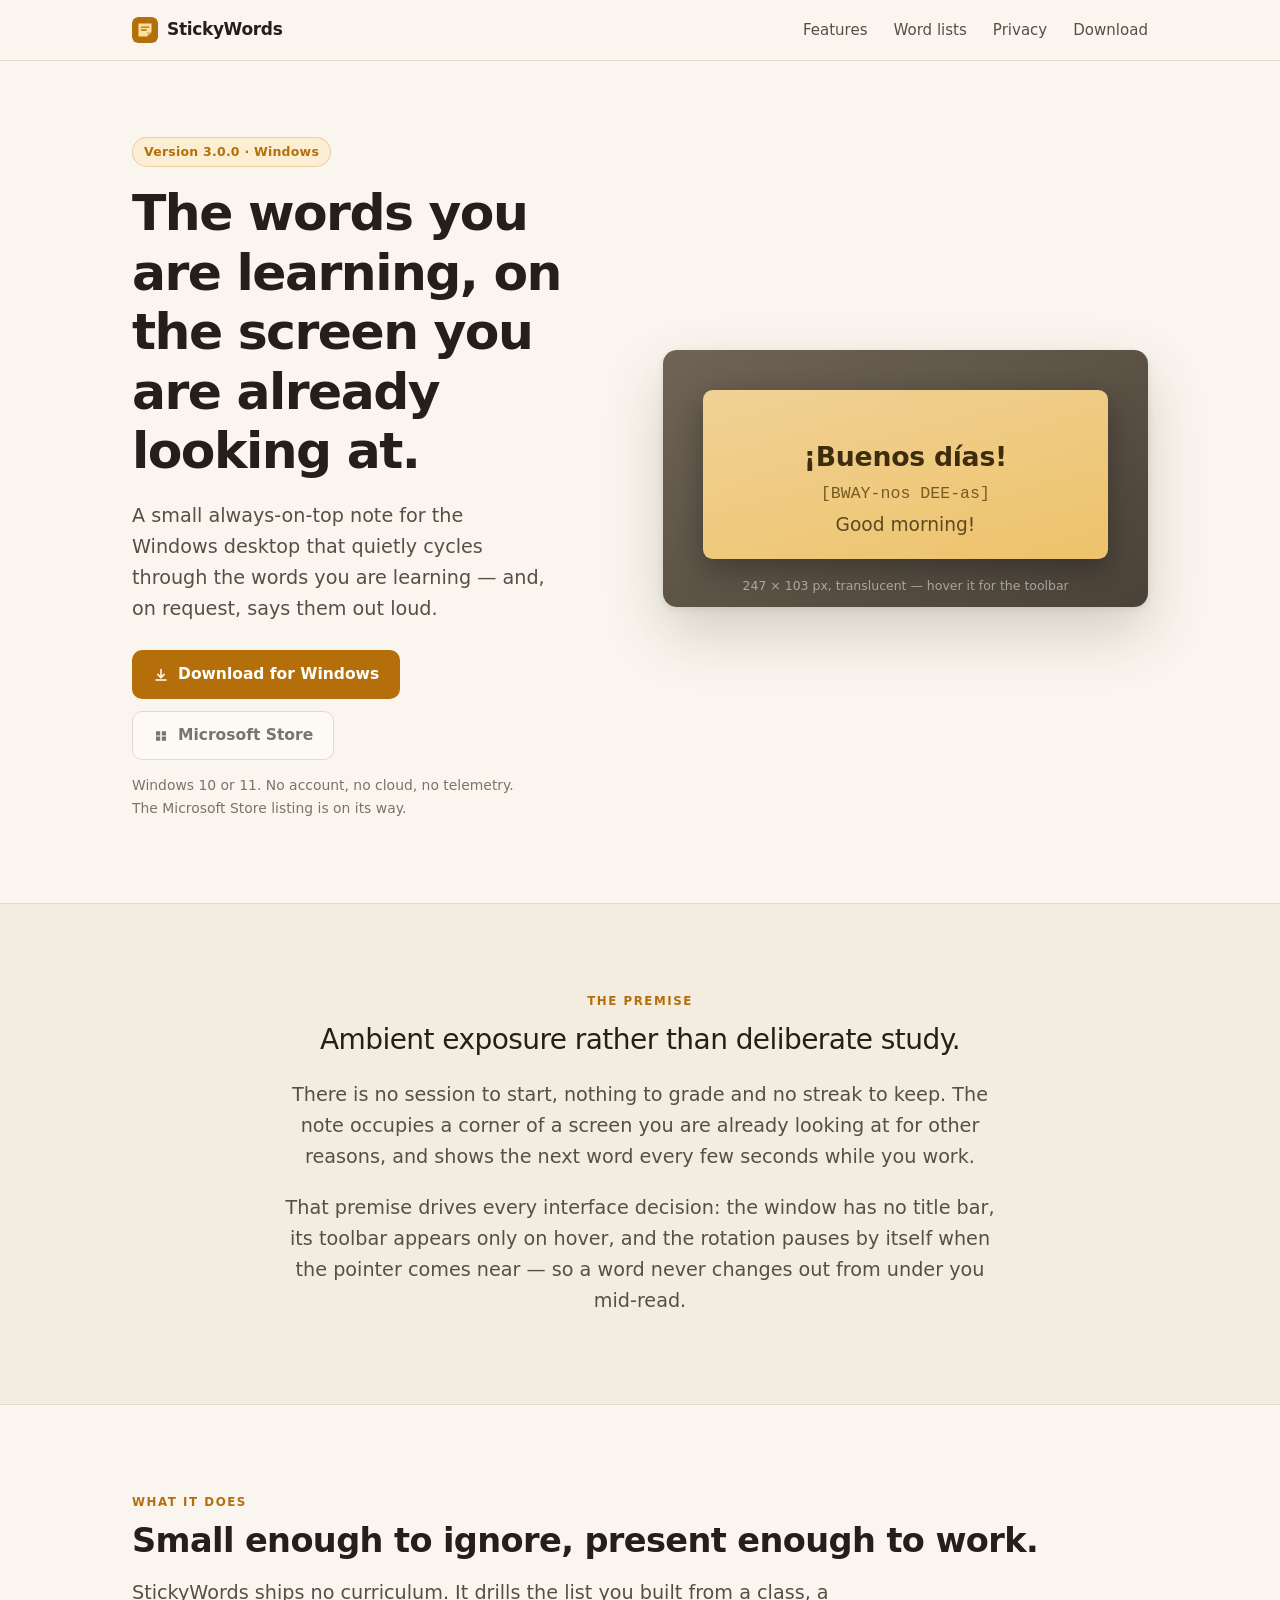
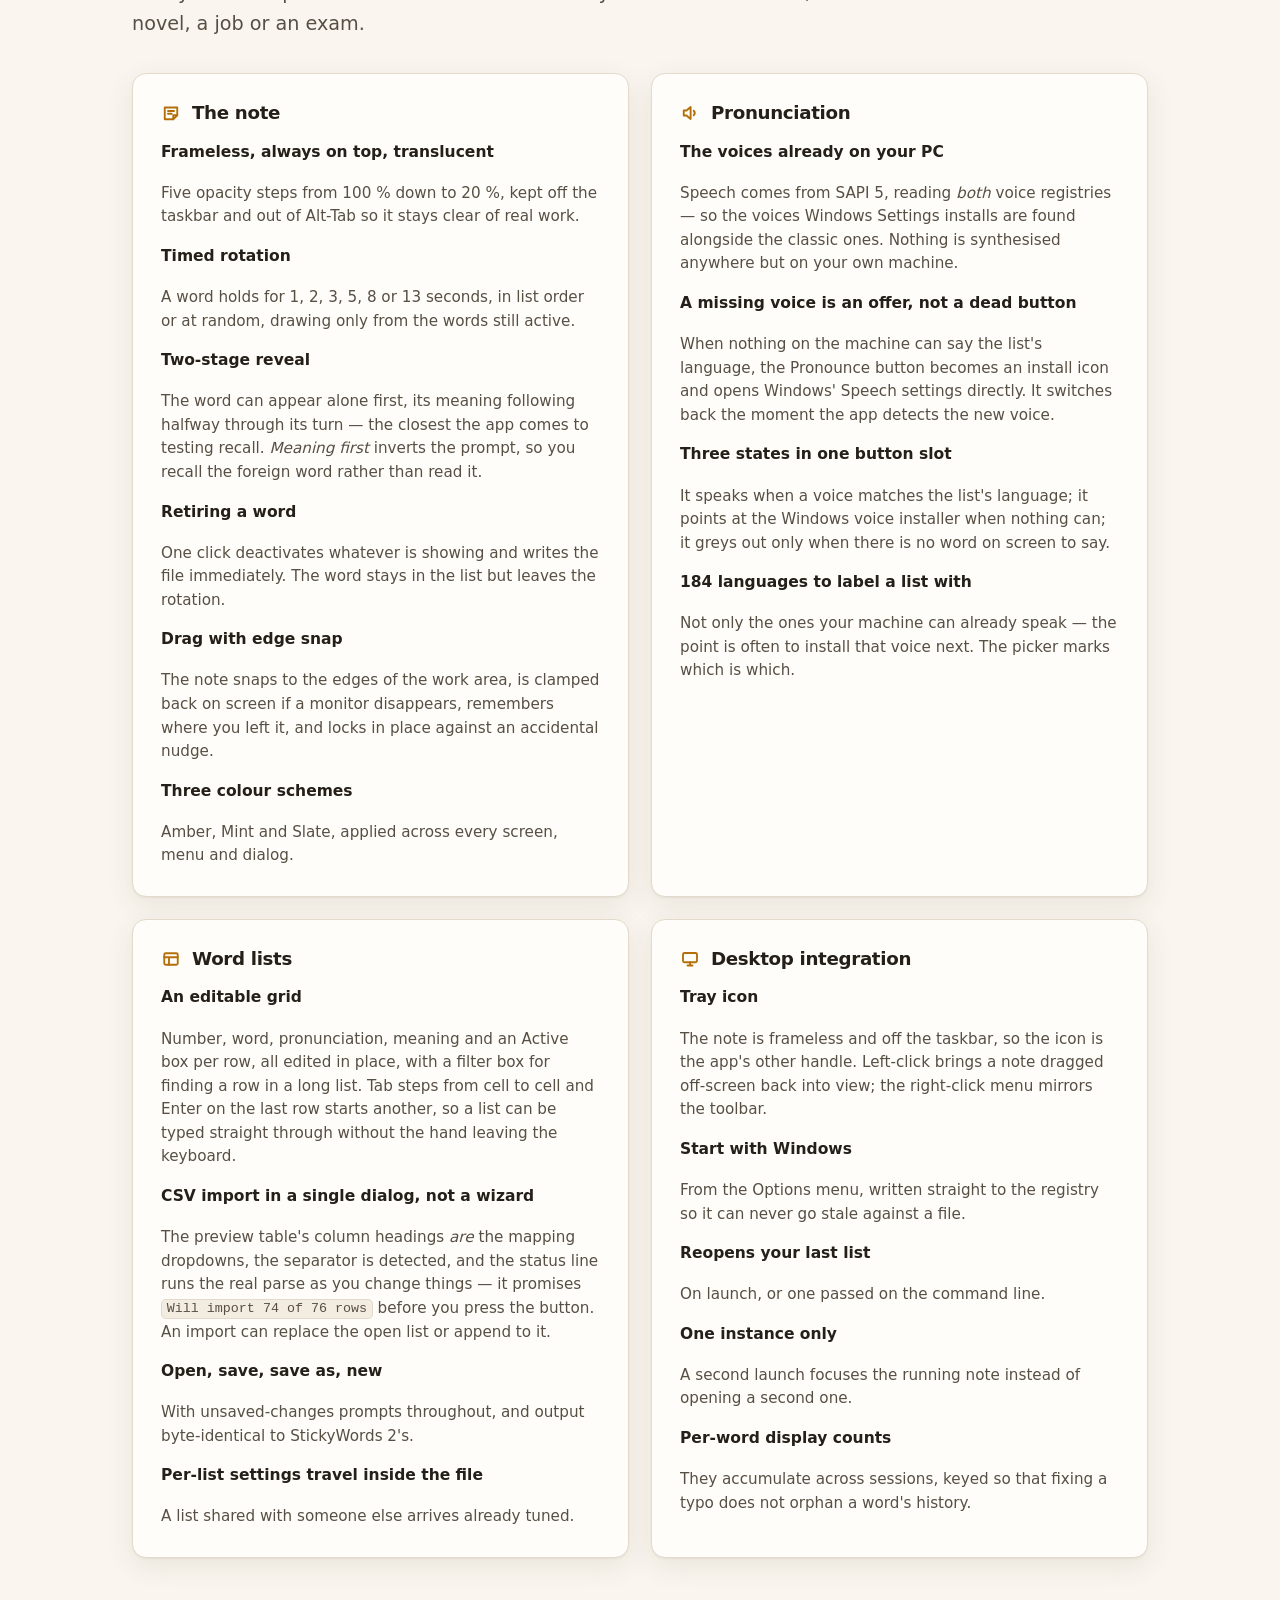
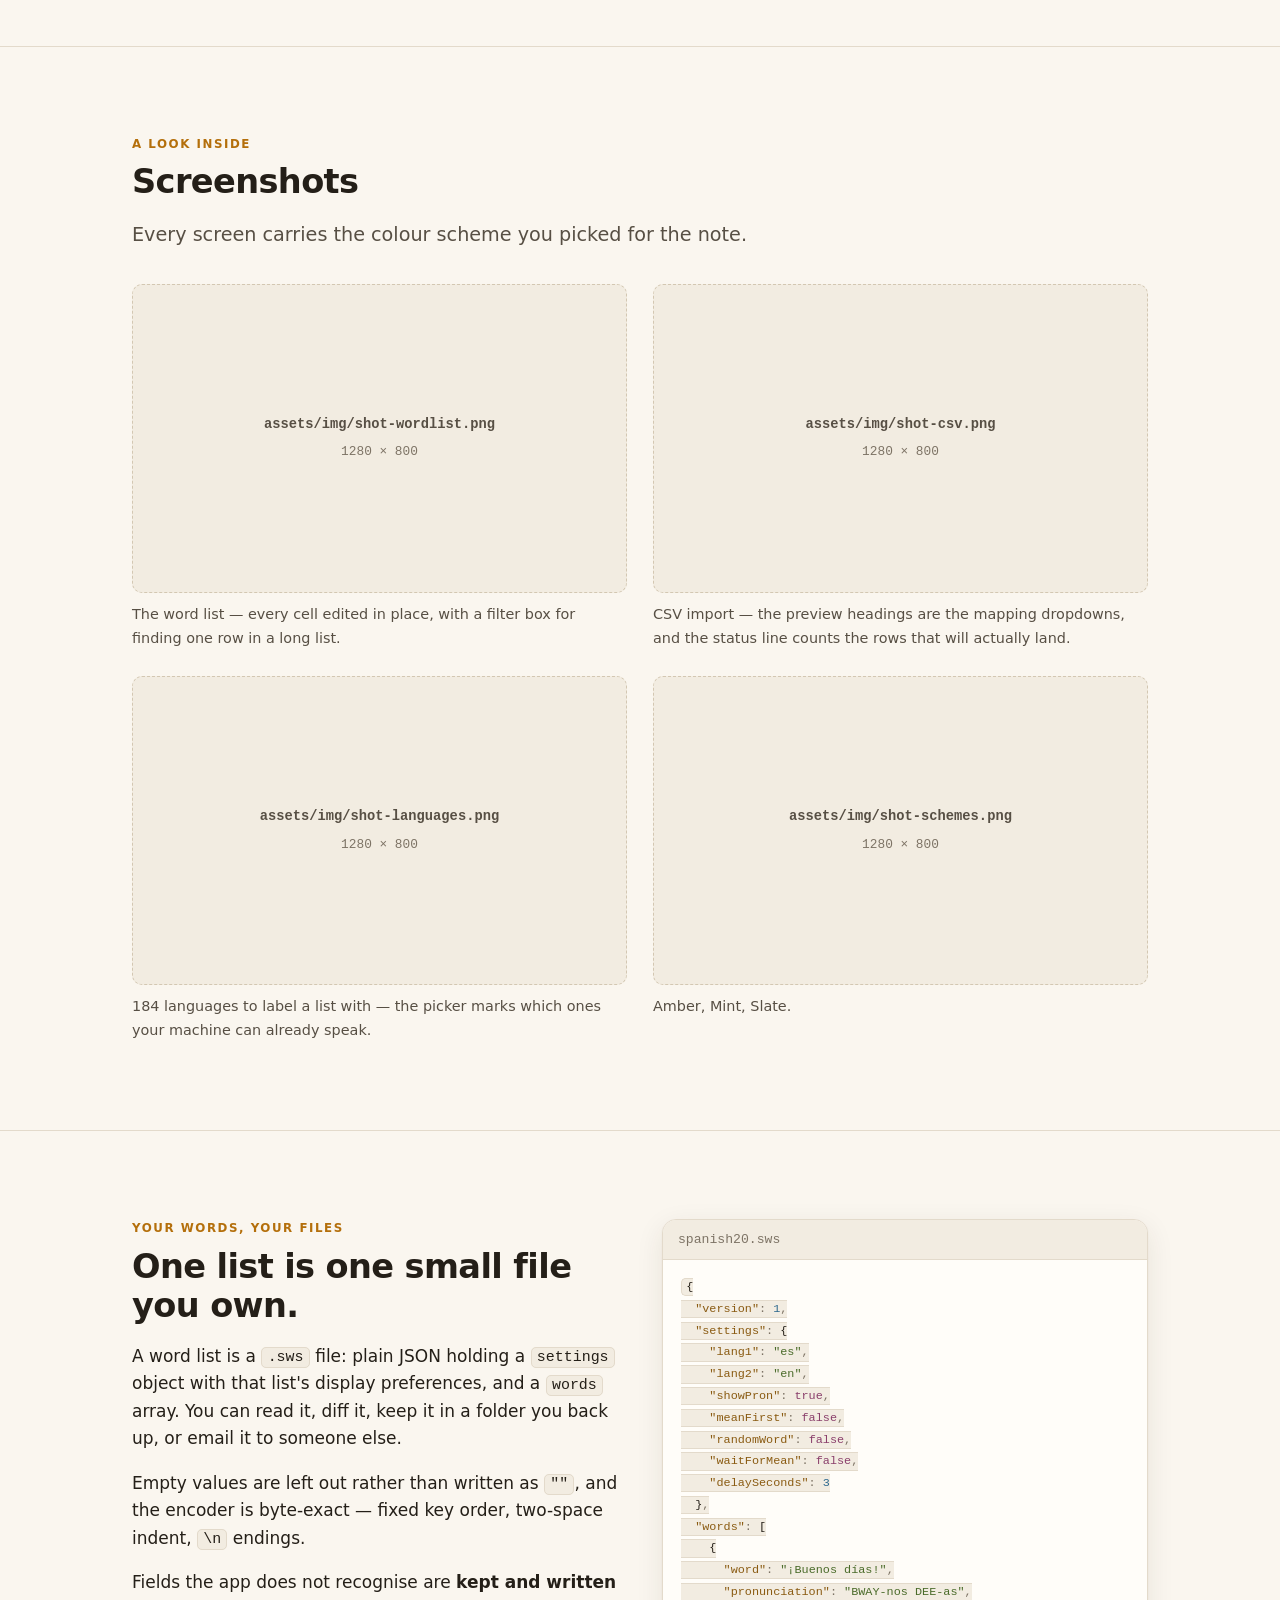
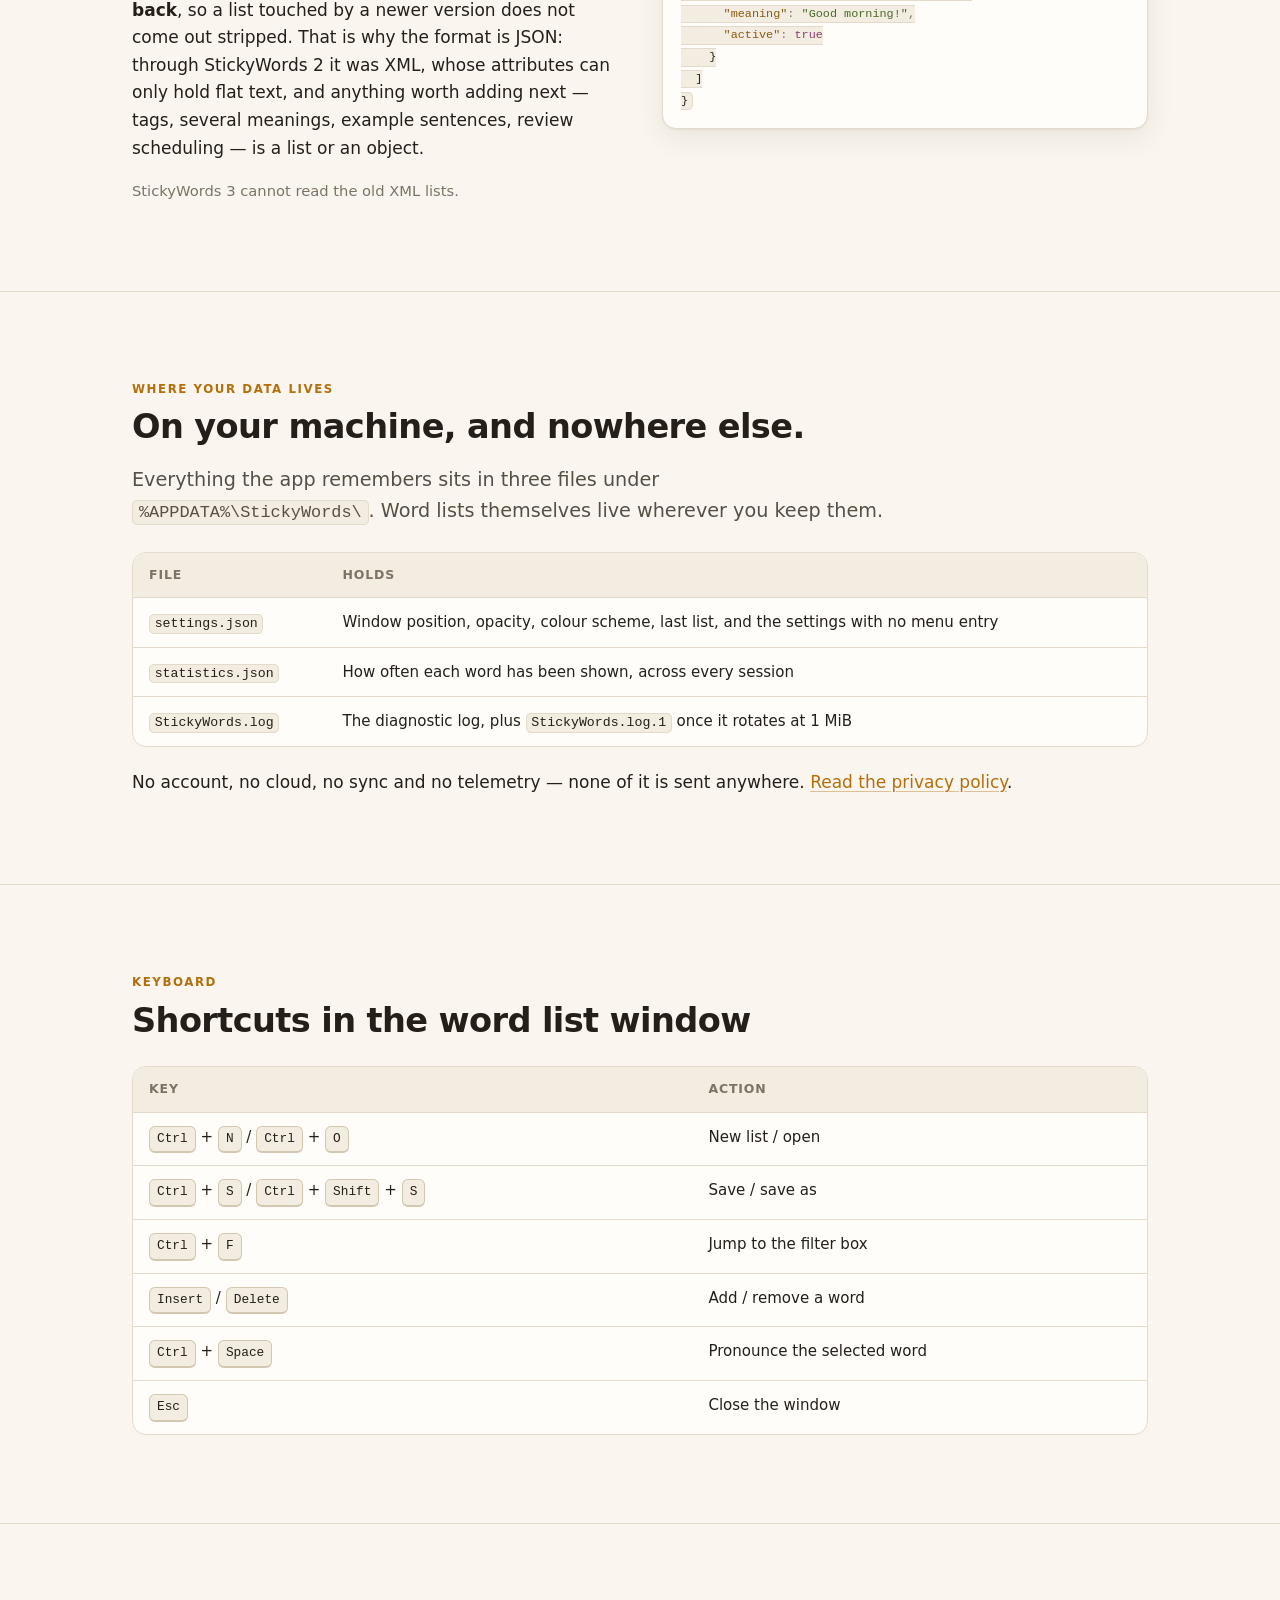
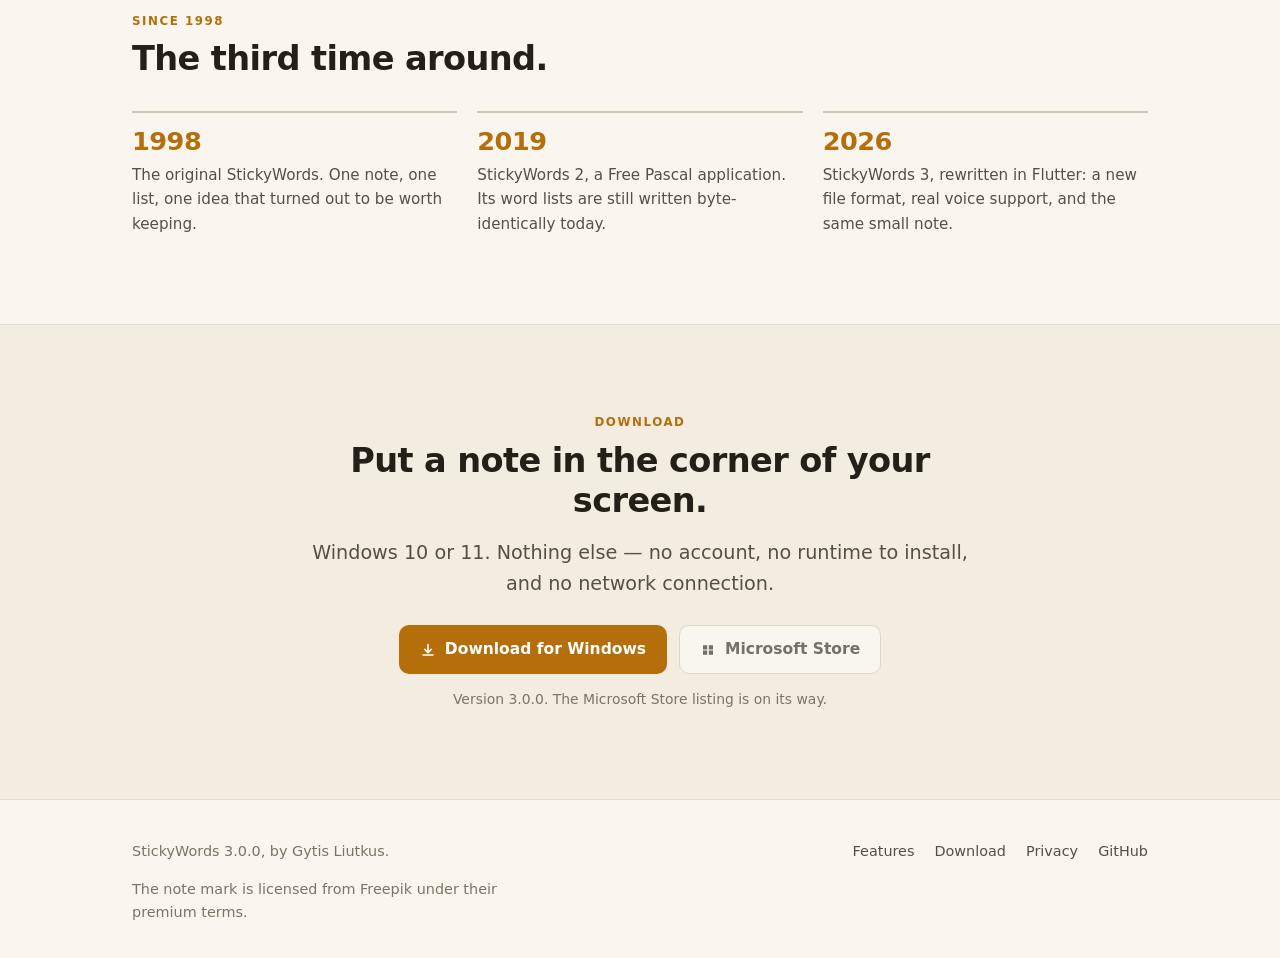
==== index.html @ f476f910 "Add the StickyWords 3 website and privacy policy A static GitHub Pages site for StickyWords 3, built" ====
<!doctype html>
<html lang="en">
<head>
<meta charset="utf-8">
<meta name="viewport" content="width=device-width, initial-scale=1">
<title>StickyWords 3 — a small note that quietly teaches you words</title>
<meta name="description" content="An always-on-top note for the Windows desktop that cycles through the words you are learning and, on request, says them out loud. Your own lists, your own files. No account, no cloud, no telemetry.">
<link rel="icon" href="assets/img/favicon.svg" type="image/svg+xml">
<link rel="stylesheet" href="assets/css/site.css">
<meta name="theme-color" content="#faf6ef" media="(prefers-color-scheme: light)">
<meta name="theme-color" content="#14120e" media="(prefers-color-scheme: dark)">
<meta property="og:type" content="website">
<meta property="og:title" content="StickyWords 3">
<meta property="og:description" content="A small always-on-top note for the Windows desktop that quietly cycles through the words you are learning — and, on request, says them out loud.">
<meta property="og:url" content="https://stickywords.firstpush.dev/">
<!-- TODO: add a 1200x630 social card at assets/img/og.png, then uncomment:
<meta property="og:image" content="https://stickywords.firstpush.dev/assets/img/og.png"> -->
<meta name="twitter:card" content="summary_large_image">
</head>
<body>

<!-- icon sprite -->
<svg xmlns="http://www.w3.org/2000/svg" style="display:none" aria-hidden="true">
  <symbol id="i-pause" viewBox="0 0 16 16" fill="none" stroke="currentColor" stroke-width="1.5" stroke-linecap="round"><path d="M6 3.5v9M10 3.5v9"/></symbol>
  <symbol id="i-prev" viewBox="0 0 16 16" fill="currentColor" stroke="none"><path d="M10.5 3.8v8.4L4.8 8z"/></symbol>
  <symbol id="i-speak" viewBox="0 0 16 16" fill="none" stroke="currentColor" stroke-width="1.5" stroke-linecap="round" stroke-linejoin="round"><path d="M8.5 3.2 5.2 6H3v4h2.2l3.3 2.8z"/><path d="M11 6.2a2.6 2.6 0 0 1 0 3.6"/></symbol>
  <symbol id="i-off" viewBox="0 0 16 16" fill="none" stroke="currentColor" stroke-width="1.5" stroke-linecap="round"><circle cx="8" cy="8" r="4.6"/><path d="M4.7 11.3 11.3 4.7"/></symbol>
  <symbol id="i-list" viewBox="0 0 16 16" fill="none" stroke="currentColor" stroke-width="1.5" stroke-linecap="round"><path d="M3.5 5h9M3.5 8h9M3.5 11h9"/></symbol>
  <symbol id="i-lock" viewBox="0 0 16 16" fill="none" stroke="currentColor" stroke-width="1.5" stroke-linecap="round" stroke-linejoin="round"><rect x="4" y="7.2" width="8" height="5.6" rx="1.2"/><path d="M6 7.2V5.9a2 2 0 0 1 4 0v1.3"/></symbol>
  <symbol id="i-info" viewBox="0 0 16 16" fill="none" stroke="currentColor" stroke-width="1.5" stroke-linecap="round"><circle cx="8" cy="8" r="5.2"/><path d="M8 7.6v3"/><path d="M8 5.3v.2"/></symbol>
  <symbol id="i-close" viewBox="0 0 16 16" fill="none" stroke="currentColor" stroke-width="1.5" stroke-linecap="round"><path d="M4.5 4.5l7 7M11.5 4.5l-7 7"/></symbol>
  <symbol id="i-note" viewBox="0 0 16 16" fill="none" stroke="currentColor" stroke-width="1.5" stroke-linecap="round" stroke-linejoin="round"><path d="M3 3.6h10v6.2L9.8 13H3z"/><path d="M13 9.8H9.8V13"/><path d="M5.6 6.4h4.8M5.6 8.6h3"/></symbol>
  <symbol id="i-grid" viewBox="0 0 16 16" fill="none" stroke="currentColor" stroke-width="1.5" stroke-linecap="round" stroke-linejoin="round"><rect x="2.6" y="3.4" width="10.8" height="9.2" rx="1.2"/><path d="M2.6 6.6h10.8M6.4 6.6v6"/></symbol>
  <symbol id="i-desktop" viewBox="0 0 16 16" fill="none" stroke="currentColor" stroke-width="1.5" stroke-linecap="round" stroke-linejoin="round"><rect x="2.4" y="3.2" width="11.2" height="7.4" rx="1.2"/><path d="M6 13.2h4M8 10.6v2.6"/></symbol>
  <symbol id="i-store" viewBox="0 0 16 16" fill="currentColor" stroke="none"><path d="M3 3.2h4.2v4.2H3zM8.8 3.2H13v4.2H8.8zM3 8.6h4.2v4.2H3zM8.8 8.6H13v4.2H8.8z"/></symbol>
  <symbol id="i-download" viewBox="0 0 16 16" fill="none" stroke="currentColor" stroke-width="1.5" stroke-linecap="round" stroke-linejoin="round"><path d="M8 2.6v7.6M4.8 7.4 8 10.6l3.2-3.2M3 13h10"/></symbol>
  <symbol id="i-arrow-left" viewBox="0 0 16 16" fill="none" stroke="currentColor" stroke-width="1.5" stroke-linecap="round" stroke-linejoin="round"><path d="M9.5 3.5 5 8l4.5 4.5"/></symbol>
</svg>

<header class="site-head">
  <div class="wrap">
    <a class="brand" href="./">
      <!-- PLACEHOLDER MARK — replace assets/img/favicon.svg with the licensed note mark -->
      <img class="mark" src="assets/img/favicon.svg" alt="" width="26" height="26">
      StickyWords
    </a>
    <nav class="site-nav">
      <a class="opt-sm" href="#features">Features</a>
      <a class="opt" href="#lists">Word lists</a>
      <a class="opt" href="privacy/">Privacy</a>
      <a href="#download">Download</a>
    </nav>
  </div>
</header>

<main>

  <!-- ============ hero ============ -->
  <section class="hero">
    <div class="wrap">
      <div>
        <p class="version-pill">Version 3.0.0 · Windows</p>
        <h1>The words you are learning, on the screen you are already looking at.</h1>
        <p class="lede">A small always-on-top note for the Windows desktop that quietly
          cycles through the words you are learning — and, on request, says them out loud.</p>
        <div class="btn-row">
          <a class="btn btn-primary" href="https://github.com/64715/stickywords-web/releases/latest">
            <svg width="16" height="16" aria-hidden="true"><use href="#i-download"/></svg>
            Download for Windows
          </a>
          <!-- TODO: paste the Microsoft Store listing URL into href, then delete
               aria-disabled and the is-pending class to switch the button on. -->
          <a class="btn btn-secondary is-pending" href="#" aria-disabled="true">
            <svg width="16" height="16" aria-hidden="true"><use href="#i-store"/></svg>
            Microsoft Store
          </a>
        </div>
        <p class="btn-note">Windows 10 or 11. No account, no cloud, no telemetry.<br>
          The Microsoft&nbsp;Store listing is on its way.</p>
      </div>

      <!-- the note, cycling -->
      <div class="desk">
        <div class="note-stage" data-note-demo data-swapping="0">
          <div class="note">
            <div class="note-bar" aria-hidden="true">
              <svg viewBox="0 0 16 16"><use href="#i-pause"/></svg>
              <svg viewBox="0 0 16 16"><use href="#i-prev"/></svg>
              <svg viewBox="0 0 16 16"><use href="#i-speak"/></svg>
              <svg viewBox="0 0 16 16"><use href="#i-off"/></svg>
              <svg viewBox="0 0 16 16"><use href="#i-list"/></svg>
              <svg viewBox="0 0 16 16"><use href="#i-lock"/></svg>
              <svg viewBox="0 0 16 16"><use href="#i-info"/></svg>
              <svg viewBox="0 0 16 16"><use href="#i-close"/></svg>
            </div>
            <div class="note-body">
              <div class="w-word">¡Buenos días!</div>
              <div class="w-pron">[BWAY-nos DEE-as]</div>
              <div class="w-mean">Good morning!</div>
            </div>
          </div>
        </div>
        <p class="desk-caption">247 × 103 px, translucent — hover it for the toolbar</p>
      </div>
    </div>
  </section>

  <!-- ============ premise ============ -->
  <section class="premise">
    <div class="wrap">
      <p class="eyebrow">The premise</p>
      <p class="big">Ambient exposure rather than deliberate study.</p>
      <p class="lede center">There is no session to start, nothing to grade and no streak to keep.
        The note occupies a corner of a screen you are already looking at for other reasons,
        and shows the next word every few seconds while you work.</p>
      <p class="lede center" style="margin-top:1em">That premise drives every interface decision: the window has no title bar,
        its toolbar appears only on hover, and the rotation pauses by itself when the pointer
        comes near — so a word never changes out from under you mid-read.</p>
    </div>
  </section>

  <!-- ============ features ============ -->
  <section id="features">
    <div class="wrap">
      <p class="eyebrow">What it does</p>
      <h2>Small enough to ignore, present enough to work.</h2>
      <p class="lede">StickyWords ships no curriculum. It drills the list you built from a class,
        a novel, a job or an exam.</p>

      <div class="cards">

        <div class="card">
          <div class="card-head">
            <svg aria-hidden="true"><use href="#i-note"/></svg>
            <h3>The note</h3>
          </div>
          <dl>
            <dt>Frameless, always on top, translucent</dt>
            <dd>Five opacity steps from 100 % down to 20 %, kept off the taskbar and out of
              Alt-Tab so it stays clear of real work.</dd>

            <dt>Timed rotation</dt>
            <dd>A word holds for 1, 2, 3, 5, 8 or 13 seconds, in list order or at random,
              drawing only from the words still active.</dd>

            <dt>Two-stage reveal</dt>
            <dd>The word can appear alone first, its meaning following halfway through its
              turn — the closest the app comes to testing recall. <em>Meaning first</em>
              inverts the prompt, so you recall the foreign word rather than read it.</dd>

            <dt>Retiring a word</dt>
            <dd>One click deactivates whatever is showing and writes the file immediately.
              The word stays in the list but leaves the rotation.</dd>

            <dt>Drag with edge snap</dt>
            <dd>The note snaps to the edges of the work area, is clamped back on screen if a
              monitor disappears, remembers where you left it, and locks in place against an
              accidental nudge.</dd>

            <dt>Three colour schemes</dt>
            <dd>Amber, Mint and Slate, applied across every screen, menu and dialog.</dd>
          </dl>
        </div>

        <div class="card">
          <div class="card-head">
            <svg aria-hidden="true"><use href="#i-speak"/></svg>
            <h3>Pronunciation</h3>
          </div>
          <dl>
            <dt>The voices already on your PC</dt>
            <dd>Speech comes from SAPI 5, reading <em>both</em> voice registries — so the voices
              Windows Settings installs are found alongside the classic ones. Nothing is
              synthesised anywhere but on your own machine.</dd>

            <dt>A missing voice is an offer, not a dead button</dt>
            <dd>When nothing on the machine can say the list's language, the Pronounce button
              becomes an install icon and opens Windows' Speech settings directly. It switches
              back the moment the app detects the new voice.</dd>

            <dt>Three states in one button slot</dt>
            <dd>It speaks when a voice matches the list's language; it points at the Windows
              voice installer when nothing can; it greys out only when there is no word on
              screen to say.</dd>

            <dt>184 languages to label a list with</dt>
            <dd>Not only the ones your machine can already speak — the point is often to
              install that voice next. The picker marks which is which.</dd>
          </dl>
        </div>

        <div class="card">
          <div class="card-head">
            <svg aria-hidden="true"><use href="#i-grid"/></svg>
            <h3>Word lists</h3>
          </div>
          <dl>
            <dt>An editable grid</dt>
            <dd>Number, word, pronunciation, meaning and an Active box per row, all edited in
              place, with a filter box for finding a row in a long list. Tab steps from cell to
              cell and Enter on the last row starts another, so a list can be typed straight
              through without the hand leaving the keyboard.</dd>

            <dt>CSV import in a single dialog, not a wizard</dt>
            <dd>The preview table's column headings <em>are</em> the mapping dropdowns, the
              separator is detected, and the status line runs the real parse as you change
              things — it promises <code>Will import 74 of 76 rows</code> before you press the
              button. An import can replace the open list or append to it.</dd>

            <dt>Open, save, save as, new</dt>
            <dd>With unsaved-changes prompts throughout, and output byte-identical to
              StickyWords 2's.</dd>

            <dt>Per-list settings travel inside the file</dt>
            <dd>A list shared with someone else arrives already tuned.</dd>
          </dl>
        </div>

        <div class="card">
          <div class="card-head">
            <svg aria-hidden="true"><use href="#i-desktop"/></svg>
            <h3>Desktop integration</h3>
          </div>
          <dl>
            <dt>Tray icon</dt>
            <dd>The note is frameless and off the taskbar, so the icon is the app's other
              handle. Left-click brings a note dragged off-screen back into view; the
              right-click menu mirrors the toolbar.</dd>

            <dt>Start with Windows</dt>
            <dd>From the Options menu, written straight to the registry so it can never go
              stale against a file.</dd>

            <dt>Reopens your last list</dt>
            <dd>On launch, or one passed on the command line.</dd>

            <dt>One instance only</dt>
            <dd>A second launch focuses the running note instead of opening a second one.</dd>

            <dt>Per-word display counts</dt>
            <dd>They accumulate across sessions, keyed so that fixing a typo does not orphan a
              word's history.</dd>
          </dl>
        </div>

      </div>
    </div>
  </section>

  <!-- ============ screenshots ============ -->
  <section id="shots">
    <div class="wrap">
      <p class="eyebrow">A look inside</p>
      <h2>Screenshots</h2>
      <p class="lede">Every screen carries the colour scheme you picked for the note.</p>

      <div class="shots">

        <figure class="shot" style="--ar: 16 / 10">
          <!-- Replace the div below with:
               <img src="assets/img/shot-wordlist.png" alt="The StickyWords word list window, a grid of words being edited in place" width="1280" height="800"> -->
          <div class="shot-ph"><strong>assets/img/shot-wordlist.png</strong>1280 × 800</div>
          <figcaption>The word list — every cell edited in place, with a filter box for
            finding one row in a long list.</figcaption>
        </figure>

        <figure class="shot" style="--ar: 16 / 10">
          <!-- Replace the div below with:
               <img src="assets/img/shot-csv.png" alt="The CSV import dialog, its preview table headings doubling as mapping dropdowns" width="1280" height="800"> -->
          <div class="shot-ph"><strong>assets/img/shot-csv.png</strong>1280 × 800</div>
          <figcaption>CSV import — the preview headings are the mapping dropdowns, and the
            status line counts the rows that will actually land.</figcaption>
        </figure>

        <figure class="shot" style="--ar: 16 / 10">
          <!-- Replace the div below with:
               <img src="assets/img/shot-languages.png" alt="The language picker showing which of the 184 languages have a voice installed" width="1280" height="800"> -->
          <div class="shot-ph"><strong>assets/img/shot-languages.png</strong>1280 × 800</div>
          <figcaption>184 languages to label a list with — the picker marks which ones your
            machine can already speak.</figcaption>
        </figure>

        <figure class="shot" style="--ar: 16 / 10">
          <!-- Replace the div below with:
               <img src="assets/img/shot-schemes.png" alt="The note in the Amber, Mint and Slate colour schemes side by side" width="1280" height="800"> -->
          <div class="shot-ph"><strong>assets/img/shot-schemes.png</strong>1280 × 800</div>
          <figcaption>Amber, Mint, Slate.</figcaption>
        </figure>

      </div>
    </div>
  </section>

  <!-- ============ word lists / format ============ -->
  <section id="lists">
    <div class="wrap split">
      <div>
        <p class="eyebrow">Your words, your files</p>
        <h2>One list is one small file you own.</h2>
        <p>A word list is a <code>.sws</code> file: plain JSON holding a <code>settings</code>
          object with that list's display preferences, and a <code>words</code> array. You can
          read it, diff it, keep it in a folder you back up, or email it to someone else.</p>
        <p>Empty values are left out rather than written as <code>""</code>, and the encoder is
          byte-exact — fixed key order, two-space indent, <code>\n</code> endings.</p>
        <p>Fields the app does not recognise are <strong>kept and written back</strong>, so a
          list touched by a newer version does not come out stripped. That is why the format is
          JSON: through StickyWords 2 it was XML, whose attributes can only hold flat text, and
          anything worth adding next — tags, several meanings, example sentences, review
          scheduling — is a list or an object.</p>
        <p class="muted" style="font-size:.92rem">StickyWords 3 cannot read the old XML lists.</p>
      </div>

      <div class="codebox">
        <div class="codebar">spanish20.sws</div>
<pre><code>{
  <span class="tk-k">"version"</span><span class="tk-p">:</span> <span class="tk-n">1</span><span class="tk-p">,</span>
  <span class="tk-k">"settings"</span><span class="tk-p">:</span> {
    <span class="tk-k">"lang1"</span><span class="tk-p">:</span> <span class="tk-s">"es"</span><span class="tk-p">,</span>
    <span class="tk-k">"lang2"</span><span class="tk-p">:</span> <span class="tk-s">"en"</span><span class="tk-p">,</span>
    <span class="tk-k">"showPron"</span><span class="tk-p">:</span> <span class="tk-l">true</span><span class="tk-p">,</span>
    <span class="tk-k">"meanFirst"</span><span class="tk-p">:</span> <span class="tk-l">false</span><span class="tk-p">,</span>
    <span class="tk-k">"randomWord"</span><span class="tk-p">:</span> <span class="tk-l">false</span><span class="tk-p">,</span>
    <span class="tk-k">"waitForMean"</span><span class="tk-p">:</span> <span class="tk-l">false</span><span class="tk-p">,</span>
    <span class="tk-k">"delaySeconds"</span><span class="tk-p">:</span> <span class="tk-n">3</span>
  }<span class="tk-p">,</span>
  <span class="tk-k">"words"</span><span class="tk-p">:</span> [
    {
      <span class="tk-k">"word"</span><span class="tk-p">:</span> <span class="tk-s">"¡Buenos días!"</span><span class="tk-p">,</span>
      <span class="tk-k">"pronunciation"</span><span class="tk-p">:</span> <span class="tk-s">"BWAY-nos DEE-as"</span><span class="tk-p">,</span>
      <span class="tk-k">"meaning"</span><span class="tk-p">:</span> <span class="tk-s">"Good morning!"</span><span class="tk-p">,</span>
      <span class="tk-k">"active"</span><span class="tk-p">:</span> <span class="tk-l">true</span>
    }
  ]
}</code></pre>
      </div>
    </div>
  </section>

  <!-- ============ where data lives ============ -->
  <section id="data">
    <div class="wrap">
      <p class="eyebrow">Where your data lives</p>
      <h2>On your machine, and nowhere else.</h2>
      <p class="lede">Everything the app remembers sits in three files under
        <code>%APPDATA%\StickyWords\</code>. Word lists themselves live wherever you keep them.</p>

      <div class="scroll">
        <table>
          <thead><tr><th>File</th><th>Holds</th></tr></thead>
          <tbody>
            <tr><td><code>settings.json</code></td><td>Window position, opacity, colour scheme, last list, and the settings with no menu entry</td></tr>
            <tr><td><code>statistics.json</code></td><td>How often each word has been shown, across every session</td></tr>
            <tr><td><code>StickyWords.log</code></td><td>The diagnostic log, plus <code>StickyWords.log.1</code> once it rotates at 1 MiB</td></tr>
          </tbody>
        </table>
      </div>

      <p style="margin-top:22px">No account, no cloud, no sync and no telemetry — none of it is
        sent anywhere. <a href="privacy/">Read the privacy policy</a>.</p>
    </div>
  </section>

  <!-- ============ shortcuts ============ -->
  <section id="keys">
    <div class="wrap">
      <p class="eyebrow">Keyboard</p>
      <h2>Shortcuts in the word list window</h2>

      <div class="scroll">
        <table>
          <thead><tr><th>Key</th><th>Action</th></tr></thead>
          <tbody>
            <tr><td><kbd>Ctrl</kbd> + <kbd>N</kbd> / <kbd>Ctrl</kbd> + <kbd>O</kbd></td><td>New list / open</td></tr>
            <tr><td><kbd>Ctrl</kbd> + <kbd>S</kbd> / <kbd>Ctrl</kbd> + <kbd>Shift</kbd> + <kbd>S</kbd></td><td>Save / save as</td></tr>
            <tr><td><kbd>Ctrl</kbd> + <kbd>F</kbd></td><td>Jump to the filter box</td></tr>
            <tr><td><kbd>Insert</kbd> / <kbd>Delete</kbd></td><td>Add / remove a word</td></tr>
            <tr><td><kbd>Ctrl</kbd> + <kbd>Space</kbd></td><td>Pronounce the selected word</td></tr>
            <tr><td><kbd>Esc</kbd></td><td>Close the window</td></tr>
          </tbody>
        </table>
      </div>
    </div>
  </section>

  <!-- ============ heritage ============ -->
  <section id="history">
    <div class="wrap">
      <p class="eyebrow">Since 1998</p>
      <h2>The third time around.</h2>
      <div class="timeline">
        <div class="era">
          <div class="yr">1998</div>
          <p>The original StickyWords. One note, one list, one idea that turned out to be
            worth keeping.</p>
        </div>
        <div class="era">
          <div class="yr">2019</div>
          <p>StickyWords 2, a Free Pascal application. Its word lists are still written
            byte-identically today.</p>
        </div>
        <div class="era">
          <div class="yr">2026</div>
          <p>StickyWords 3, rewritten in Flutter: a new file format, real voice support,
            and the same small note.</p>
        </div>
      </div>
    </div>
  </section>

  <!-- ============ download ============ -->
  <section id="download" class="download">
    <div class="wrap">
      <p class="eyebrow">Download</p>
      <h2>Put a note in the corner of your screen.</h2>
      <p class="lede center">Windows 10 or 11. Nothing else — no account, no runtime to install,
        and no network connection.</p>
      <div class="btn-row">
        <a class="btn btn-primary" href="https://github.com/64715/stickywords-web/releases/latest">
          <svg width="16" height="16" aria-hidden="true"><use href="#i-download"/></svg>
          Download for Windows
        </a>
        <!-- TODO: paste the Microsoft Store listing URL into href, then delete
             aria-disabled and the is-pending class to switch the button on. -->
        <a class="btn btn-secondary is-pending" href="#" aria-disabled="true">
          <svg width="16" height="16" aria-hidden="true"><use href="#i-store"/></svg>
          Microsoft Store
        </a>
      </div>
      <p class="btn-note">Version 3.0.0. The Microsoft&nbsp;Store listing is on its way.</p>
    </div>
  </section>

</main>

<footer class="site-foot">
  <div class="wrap">
    <div>
      <p>StickyWords 3.0.0, by Gytis Liutkus.</p>
      <p class="foot-credit">The note mark is licensed from Freepik under their premium terms.</p>
    </div>
    <nav class="foot-links">
      <a href="#features">Features</a>
      <a href="#download">Download</a>
      <a href="privacy/">Privacy</a>
      <a href="https://github.com/64715/stickywords-web">GitHub</a>
    </nav>
  </div>
</footer>

<script src="assets/js/note.js"></script>
</body>
</html>
---- assets/css/site.css ----
/* StickyWords 3 — one stylesheet, no dependencies, no webfonts. */

/* ---------- palette ---------- */
:root {
  color-scheme: light dark;

  --paper:      #faf6ef;
  --paper-2:    #f2ece1;
  --surface:    #fffdf9;
  --ink:        #241f18;
  --ink-2:      #574f44;
  --muted:      #7d7365;
  --line:       #e3dacb;
  --line-2:     #d3c7b2;

  --amber:      #b46f0b;
  --amber-hot:  #8f5606;
  --amber-soft: #fbeed3;

  --note-bg:    #ffdf9e;
  --note-bg-2:  #ffd070;
  --note-ink:   #3a2a08;
  --note-ink-2: #7a5c1d;
  --desk:       #6f6455;
  --desk-2:     #4a4238;

  --code-key:   #8a5b12;
  --code-str:   #4a6b2a;
  --code-num:   #2f6a8f;
  --code-lit:   #8a3f6b;

  --shadow:     0 1px 2px rgba(60,45,20,.06), 0 8px 28px rgba(60,45,20,.09);
  --shadow-lg:  0 2px 6px rgba(60,45,20,.10), 0 26px 60px rgba(60,45,20,.20);

  --radius:     14px;
  --wrap:       1080px;
}

@media (prefers-color-scheme: dark) {
  :root {
    --paper:      #14120e;
    --paper-2:    #1b1813;
    --surface:    #1e1a15;
    --ink:        #efe8dc;
    --ink-2:      #c6bcac;
    --muted:      #9a8f7e;
    --line:       #322c24;
    --line-2:     #443c31;

    --amber:      #e9a63b;
    --amber-hot:  #f7bd60;
    --amber-soft: #2c2216;

    --desk:       #241f19;
    --desk-2:     #12100d;

    --code-key:   #e0a955;
    --code-str:   #9fc271;
    --code-num:   #78b6dc;
    --code-lit:   #d295bd;

    --shadow:     0 1px 2px rgba(0,0,0,.4), 0 8px 28px rgba(0,0,0,.45);
    --shadow-lg:  0 2px 6px rgba(0,0,0,.5), 0 26px 60px rgba(0,0,0,.6);
  }
}

/* ---------- base ---------- */
*, *::before, *::after { box-sizing: border-box; }

html { -webkit-text-size-adjust: 100%; scroll-behavior: smooth; }
@media (prefers-reduced-motion: reduce) { html { scroll-behavior: auto; } }

body {
  margin: 0;
  background: var(--paper);
  color: var(--ink);
  font-family: system-ui, -apple-system, "Segoe UI", Roboto, "Helvetica Neue", Arial, sans-serif;
  font-size: 17px;
  line-height: 1.62;
  -webkit-font-smoothing: antialiased;
}

h1, h2, h3 { line-height: 1.18; letter-spacing: -.018em; margin: 0 0 .5em; font-weight: 650; }
h1 { font-size: clamp(2rem, 1.4rem + 2.5vw, 3.15rem); letter-spacing: -.03em; }
h2 { font-size: clamp(1.5rem, 1.16rem + 1.5vw, 2.1rem); }
h3 { font-size: 1.06rem; font-weight: 640; }
p  { margin: 0 0 1em; }
p:last-child { margin-bottom: 0; }

a { color: var(--amber); text-decoration-color: color-mix(in srgb, var(--amber) 40%, transparent); text-underline-offset: .18em; }
a:hover { color: var(--amber-hot); text-decoration-color: currentColor; }

code, pre, kbd { font-family: ui-monospace, "Cascadia Mono", "Segoe UI Mono", Menlo, Consolas, monospace; }
code { font-size: .88em; background: var(--paper-2); border: 1px solid var(--line); border-radius: 5px; padding: .1em .35em; }

:focus-visible { outline: 2px solid var(--amber); outline-offset: 2px; border-radius: 4px; }

.wrap { max-width: var(--wrap); margin-inline: auto; padding-inline: clamp(18px, 5vw, 32px); }
.lede { font-size: clamp(1.05rem, 1rem + .35vw, 1.2rem); color: var(--ink-2); max-width: 62ch; }
.muted { color: var(--muted); }
.center { text-align: center; margin-inline: auto; }

section { padding-block: clamp(48px, 7vw, 88px); }
section + section { border-top: 1px solid var(--line); }

.eyebrow {
  font-size: .74rem; font-weight: 700; letter-spacing: .13em; text-transform: uppercase;
  color: var(--amber); margin: 0 0 .7em;
}

/* ---------- header ---------- */
.site-head {
  position: sticky; top: 0; z-index: 20;
  background: color-mix(in srgb, var(--paper) 88%, transparent);
  backdrop-filter: saturate(1.4) blur(10px);
  border-bottom: 1px solid var(--line);
}
.site-head .wrap { display: flex; align-items: center; gap: 20px; min-height: 60px; }
.brand { display: flex; align-items: center; gap: 9px; font-weight: 670; color: var(--ink); text-decoration: none; letter-spacing: -.02em; }
.brand:hover { color: var(--ink); }
.brand .mark { width: 26px; height: 26px; flex: none; border-radius: 6px; }
.site-nav { margin-left: auto; display: flex; align-items: center; gap: clamp(12px, 2.4vw, 26px); }
.site-nav a { color: var(--ink-2); text-decoration: none; font-size: .94rem; }
.site-nav a:hover { color: var(--amber); }
@media (max-width: 640px) { .site-nav .opt { display: none; } }
@media (max-width: 420px) {
  .site-head .wrap { gap: 12px; }
  .site-nav .opt-sm { display: none; }
  .brand { font-size: .96rem; }
}

/* ---------- buttons ---------- */
.btn {
  display: inline-flex; align-items: center; gap: 9px;
  padding: 11px 20px; border-radius: 10px;
  font-size: .97rem; font-weight: 620; text-decoration: none;
  border: 1px solid transparent; cursor: pointer;
  transition: transform .12s ease, background-color .12s ease, border-color .12s ease;
}
.btn:hover { transform: translateY(-1px); }
.btn svg { flex: none; }
.btn-primary { background: var(--amber); color: #fff; }
.btn-primary:hover { background: var(--amber-hot); color: #fff; }
@media (prefers-color-scheme: dark) { .btn-primary { color: #201803; } .btn-primary:hover { color: #201803; } }
.btn-secondary { background: var(--surface); color: var(--ink); border-color: var(--line-2); }
.btn-secondary:hover { color: var(--ink); border-color: var(--amber); }
.btn-row { display: flex; flex-wrap: wrap; gap: 12px; margin-top: 26px; }
.btn-note { font-size: .87rem; color: var(--muted); margin-top: 14px; }

/* ---------- hero ---------- */
.hero { padding-block: clamp(44px, 6vw, 76px) clamp(48px, 7vw, 84px); border-top: 0; }
.hero .wrap { display: grid; gap: clamp(36px, 5vw, 56px); align-items: center; }
@media (min-width: 900px) { .hero .wrap { grid-template-columns: minmax(0, 1fr) minmax(0, 1.02fr); } }
.hero h1 { margin-bottom: .38em; }
.hero .lede { max-width: 34ch; }
.version-pill {
  display: inline-block; margin-bottom: 16px; padding: 4px 11px; border-radius: 999px;
  background: var(--amber-soft); color: var(--amber); border: 1px solid color-mix(in srgb, var(--amber) 25%, transparent);
  font-size: .78rem; font-weight: 640; letter-spacing: .02em;
}

/* ---------- the note mock ---------- */
.desk {
  position: relative; border-radius: var(--radius); padding: clamp(20px, 3.5vw, 40px);
  background: linear-gradient(150deg, var(--desk), var(--desk-2));
  box-shadow: var(--shadow-lg); overflow: hidden;
  display: flex; justify-content: center; align-items: center;
}
.note-stage { position: relative; width: 100%; max-width: 470px; margin-bottom: 8px; container-type: inline-size; }

.note {
  position: relative; width: 100%; aspect-ratio: 247 / 103;
  background: linear-gradient(165deg, var(--note-bg), var(--note-bg-2));
  color: var(--note-ink);
  border-radius: 2.4cqw; opacity: .9;
  box-shadow: 0 10px 30px rgba(0,0,0,.34);
  /* the toolbar strip is a fixed share of the note, as in the app */
  display: grid; grid-template-rows: 8.5cqw 1fr; overflow: hidden;
}

/* toolbar: reserved space always, ink only on hover — as in the app */
.note-bar {
  display: flex; align-items: center; justify-content: center; gap: 2.1cqw;
  padding-top: 1.6cqw; opacity: 0; transition: opacity .16s ease;
}
.note:hover .note-bar, .note:focus-within .note-bar { opacity: .82; }
@media (hover: none) { .note-bar { opacity: .82; } }
.note-bar svg { width: 4.2cqw; height: 4.2cqw; color: var(--note-ink-2); }

.note-body { display: grid; align-content: center; justify-items: center; gap: .5cqw; padding: 0 3cqw 2cqw; text-align: center; }
.note-body > * { transition: opacity .32s ease; }
.note-stage[data-swapping="1"] .note-body > * { opacity: 0; }
.w-word { font-size: 6.6cqw; font-weight: 640; letter-spacing: -.01em; }
.w-pron { font-size: 4.1cqw; color: var(--note-ink-2); font-family: ui-monospace, "Cascadia Mono", Consolas, monospace; }
.w-mean { font-size: 4.6cqw; color: color-mix(in srgb, var(--note-ink) 82%, transparent); }

.desk-caption {
  position: absolute; left: 0; right: 0; bottom: 10px;
  text-align: center; font-size: .78rem; color: rgba(255,255,255,.5);
}

/* ---------- premise band ---------- */
.premise { background: var(--paper-2); }
.premise .wrap { max-width: 780px; text-align: center; }
.premise .big { font-size: clamp(1.25rem, 1.05rem + 1.1vw, 1.75rem); line-height: 1.42; letter-spacing: -.02em; margin-bottom: .7em; }

/* ---------- feature cards ---------- */
.cards { display: grid; gap: 22px; margin-top: 34px; }
@media (min-width: 720px) { .cards { grid-template-columns: 1fr 1fr; } }
.card {
  background: var(--surface); border: 1px solid var(--line); border-radius: var(--radius);
  padding: clamp(20px, 2.4vw, 28px); box-shadow: var(--shadow);
}
.card > h3:first-of-type { margin-top: 0; }
.card-head { display: flex; align-items: center; gap: 11px; margin-bottom: 16px; }
.card-head svg { width: 20px; height: 20px; color: var(--amber); flex: none; }
.card-head h3 { margin: 0; font-size: 1.14rem; }
.card dl { margin: 0; display: grid; gap: 15px; }
.card dt { font-weight: 640; font-size: .97rem; }
.card dd { margin: 2px 0 0; color: var(--ink-2); font-size: .95rem; line-height: 1.55; }

/* ---------- screenshots ---------- */
.shots { display: grid; gap: 26px; margin-top: 34px; }
@media (min-width: 800px) { .shots { grid-template-columns: 1fr 1fr; } }
.shot { margin: 0; }
.shot img,
.shot .shot-ph {
  display: block; width: 100%; aspect-ratio: var(--ar, 16 / 10);
  border-radius: 10px; border: 1px solid var(--line-2);
}
.shot img { object-fit: cover; box-shadow: var(--shadow); background: var(--paper-2); }
.shot .shot-ph {
  border-style: dashed; background: var(--paper-2);
  display: grid; place-content: center; gap: 6px; text-align: center; padding: 16px;
  color: var(--muted); font-family: ui-monospace, Consolas, monospace; font-size: .8rem;
}
.shot .shot-ph strong { display: block; color: var(--ink-2); font-size: .86rem; font-family: inherit; }
.shot figcaption { margin-top: 10px; font-size: .9rem; color: var(--ink-2); }

/* ---------- code ---------- */
.codebox {
  background: var(--surface); border: 1px solid var(--line); border-radius: var(--radius);
  box-shadow: var(--shadow); overflow: hidden;
}
.codebox .codebar {
  display: flex; align-items: center; gap: 8px;
  padding: 9px 15px; border-bottom: 1px solid var(--line);
  background: var(--paper-2); font-size: .82rem; color: var(--muted);
  font-family: ui-monospace, Consolas, monospace;
}
.codebox pre { margin: 0; padding: 16px 18px; overflow-x: auto; font-size: .84rem; line-height: 1.62; }
.tk-k { color: var(--code-key); }
.tk-s { color: var(--code-str); }
.tk-n { color: var(--code-num); }
.tk-l { color: var(--code-lit); }
.tk-p { color: var(--muted); }

.split { display: grid; gap: clamp(28px, 4vw, 44px); align-items: start; }
@media (min-width: 900px) { .split { grid-template-columns: minmax(0, 1fr) minmax(0, 1fr); } }

/* ---------- tables ---------- */
.scroll { overflow-x: auto; margin-top: 26px; border: 1px solid var(--line); border-radius: var(--radius); background: var(--surface); }
table { border-collapse: collapse; width: 100%; font-size: .94rem; }
th, td { text-align: left; padding: 12px 16px; border-bottom: 1px solid var(--line); vertical-align: top; }
thead th { background: var(--paper-2); font-size: .78rem; letter-spacing: .07em; text-transform: uppercase; color: var(--muted); font-weight: 700; white-space: nowrap; }
tbody tr:last-child td { border-bottom: 0; }
td code { white-space: nowrap; }

kbd {
  display: inline-block; padding: 2px 7px; font-size: .8rem;
  background: var(--paper-2); border: 1px solid var(--line-2);
  border-bottom-width: 2px; border-radius: 6px; color: var(--ink);
  white-space: nowrap;
}

/* ---------- heritage ---------- */
.timeline { display: grid; gap: 20px; margin-top: 32px; }
@media (min-width: 760px) { .timeline { grid-template-columns: repeat(3, 1fr); } }
.era { border-top: 2px solid var(--line-2); padding-top: 16px; }
.era .yr { font-size: 1.6rem; font-weight: 660; letter-spacing: -.02em; color: var(--amber); line-height: 1; }
.era p { margin: 8px 0 0; font-size: .95rem; color: var(--ink-2); }

/* ---------- download band ---------- */
.download { background: var(--paper-2); }
.download .wrap { max-width: 760px; text-align: center; }
.download .btn-row { justify-content: center; }

/* ---------- prose (privacy) ---------- */
.prose { max-width: 72ch; }
.prose h2 { margin-top: 2.2em; scroll-margin-top: 80px; }
.prose h2:first-of-type { margin-top: 1.4em; }
.prose h3 { margin-top: 1.8em; }
.prose ul { padding-left: 1.15em; margin: 0 0 1em; }
.prose li { margin-bottom: .5em; }
.prose li::marker { color: var(--amber); }
.callout {
  background: var(--amber-soft); border: 1px solid color-mix(in srgb, var(--amber) 26%, transparent);
  border-radius: var(--radius); padding: clamp(18px, 2.4vw, 26px); margin: 26px 0;
}
.callout p:first-child { margin-top: 0; }
.updated { font-size: .9rem; color: var(--muted); margin-top: 6px; }
.toc { background: var(--surface); border: 1px solid var(--line); border-radius: var(--radius); padding: 20px 24px; margin: 30px 0 40px; }
.toc h2 { font-size: .78rem !important; letter-spacing: .11em; text-transform: uppercase; color: var(--muted); margin: 0 0 12px !important; }
.toc ol { margin: 0; padding-left: 1.3em; columns: 2; column-gap: 30px; font-size: .94rem; }
@media (max-width: 620px) { .toc ol { columns: 1; } }
.toc li { margin-bottom: 6px; break-inside: avoid; }

.page-head { padding-block: clamp(40px, 6vw, 64px) 0; }
.back-link { display: inline-flex; align-items: center; gap: 7px; font-size: .92rem; text-decoration: none; margin-bottom: 20px; }
.back-link:hover { text-decoration: underline; }

/* ---------- footer ---------- */
.site-foot { border-top: 1px solid var(--line); padding-block: 40px; font-size: .9rem; color: var(--muted); }
.site-foot .wrap { display: flex; flex-wrap: wrap; gap: 18px 30px; align-items: baseline; justify-content: space-between; }
.site-foot a { color: var(--ink-2); text-decoration: none; }
.site-foot a:hover { color: var(--amber); }
.foot-links { display: flex; flex-wrap: wrap; gap: 8px 20px; }
.foot-credit { max-width: 46ch; }

/* ---------- 404 ---------- */
.notfound { min-height: 56vh; display: grid; place-content: center; text-align: center; gap: 6px; }

@media (prefers-reduced-motion: reduce) {
  *, *::before, *::after { animation-duration: .001ms !important; transition-duration: .001ms !important; }
}

/* pending CTA — remove .is-pending once the Store listing is live */
.btn.is-pending { opacity: .6; pointer-events: none; }
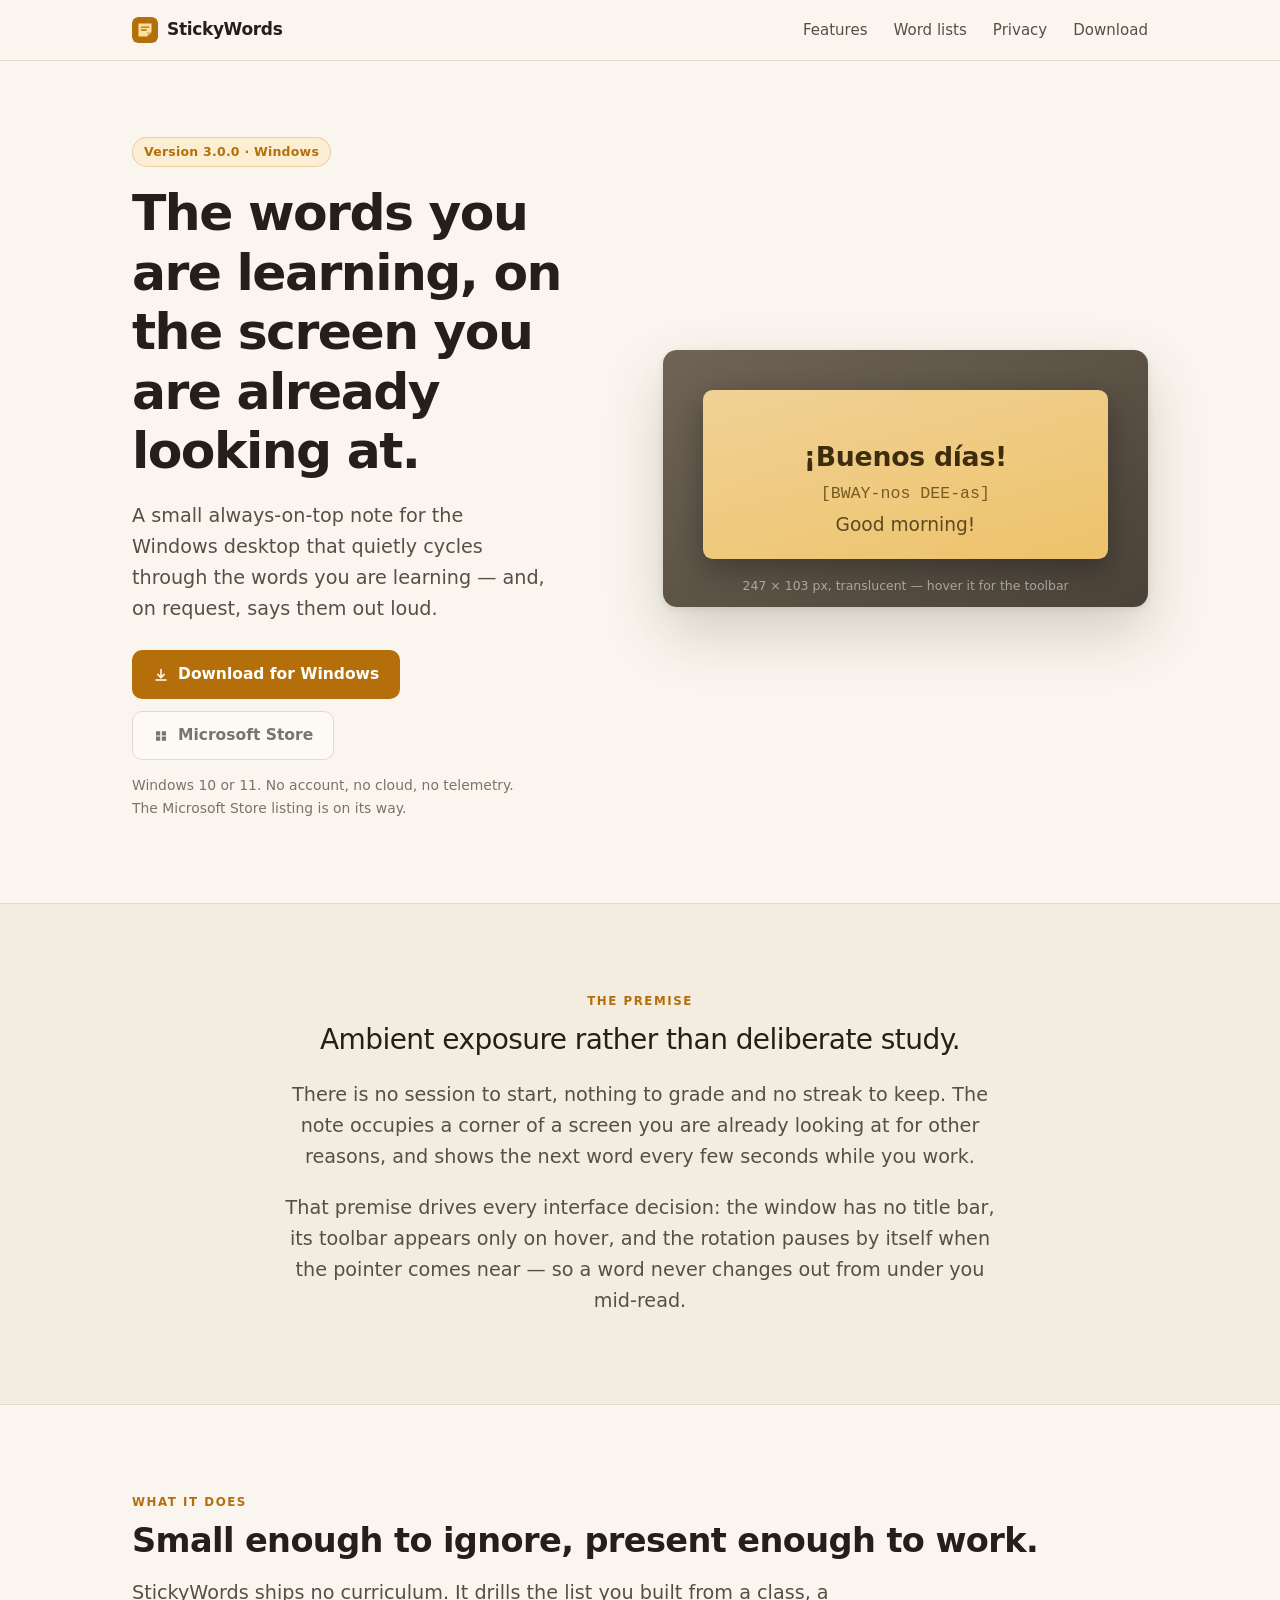
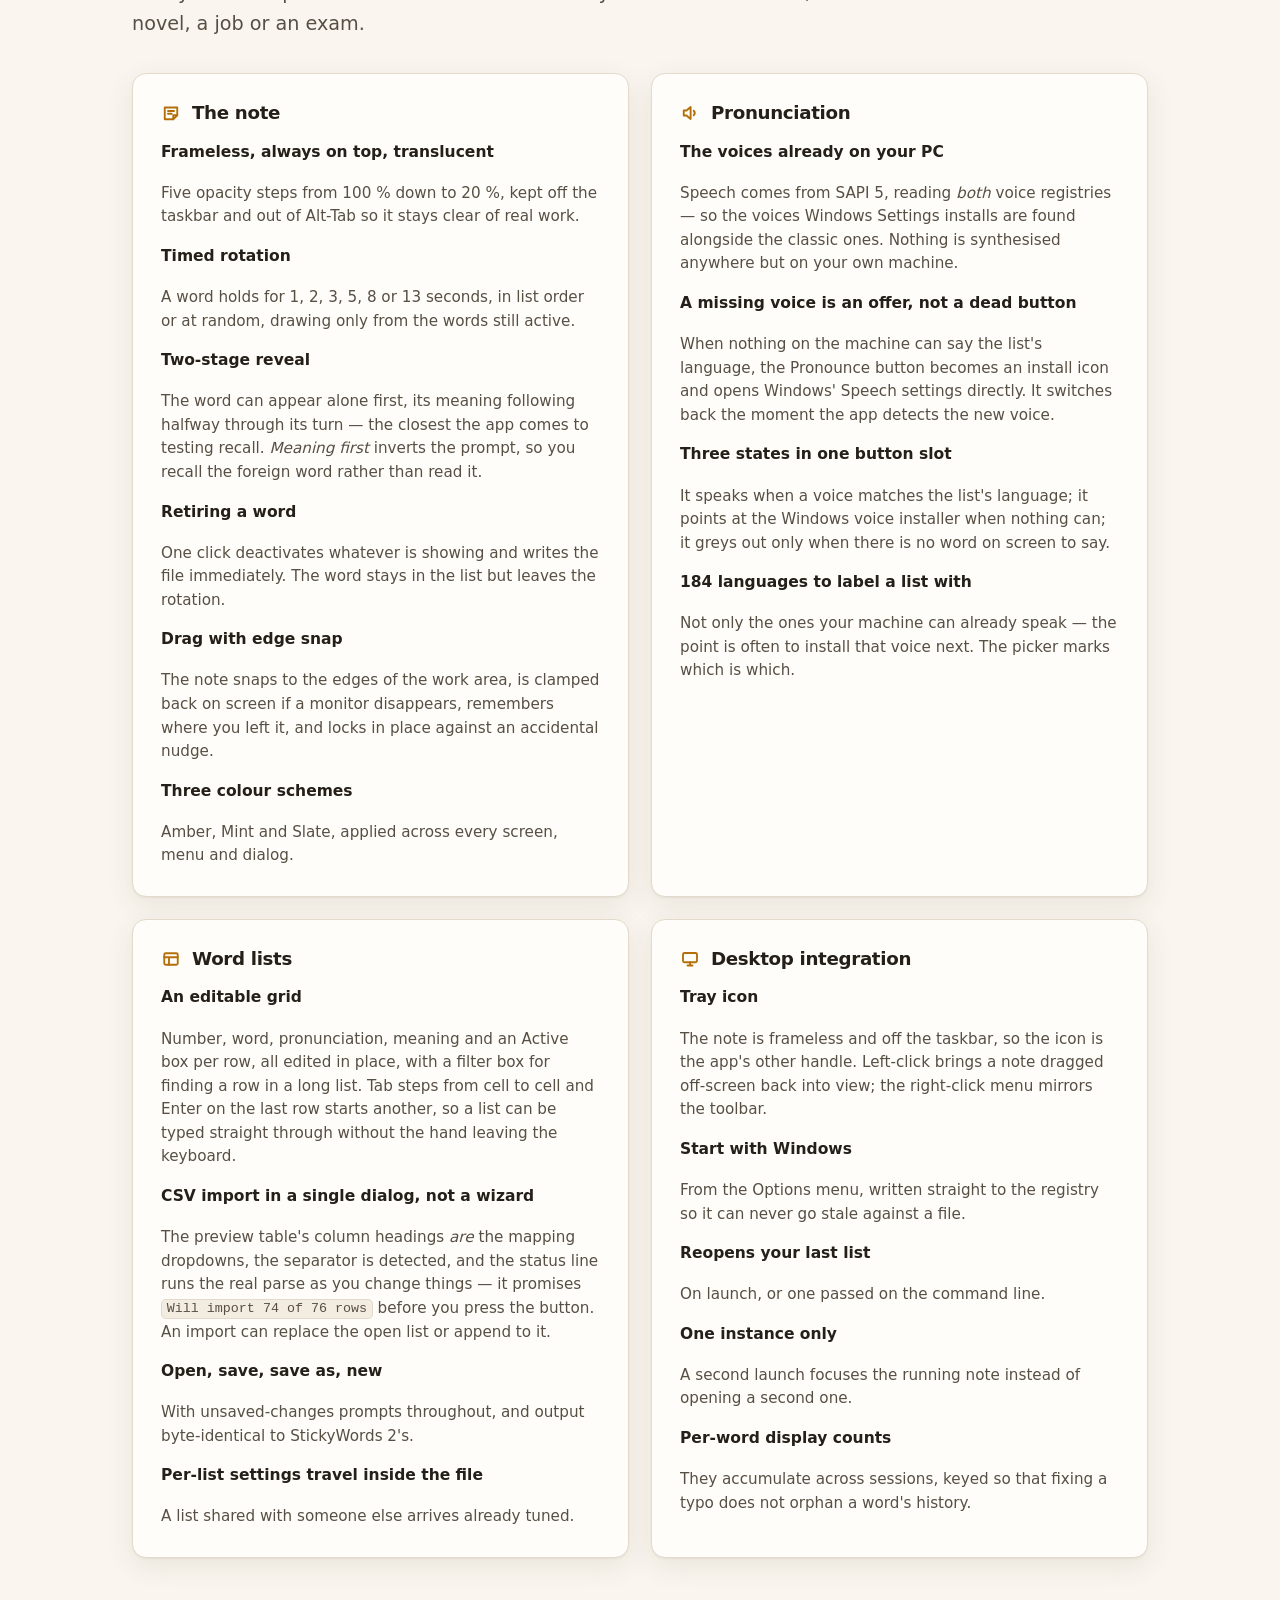
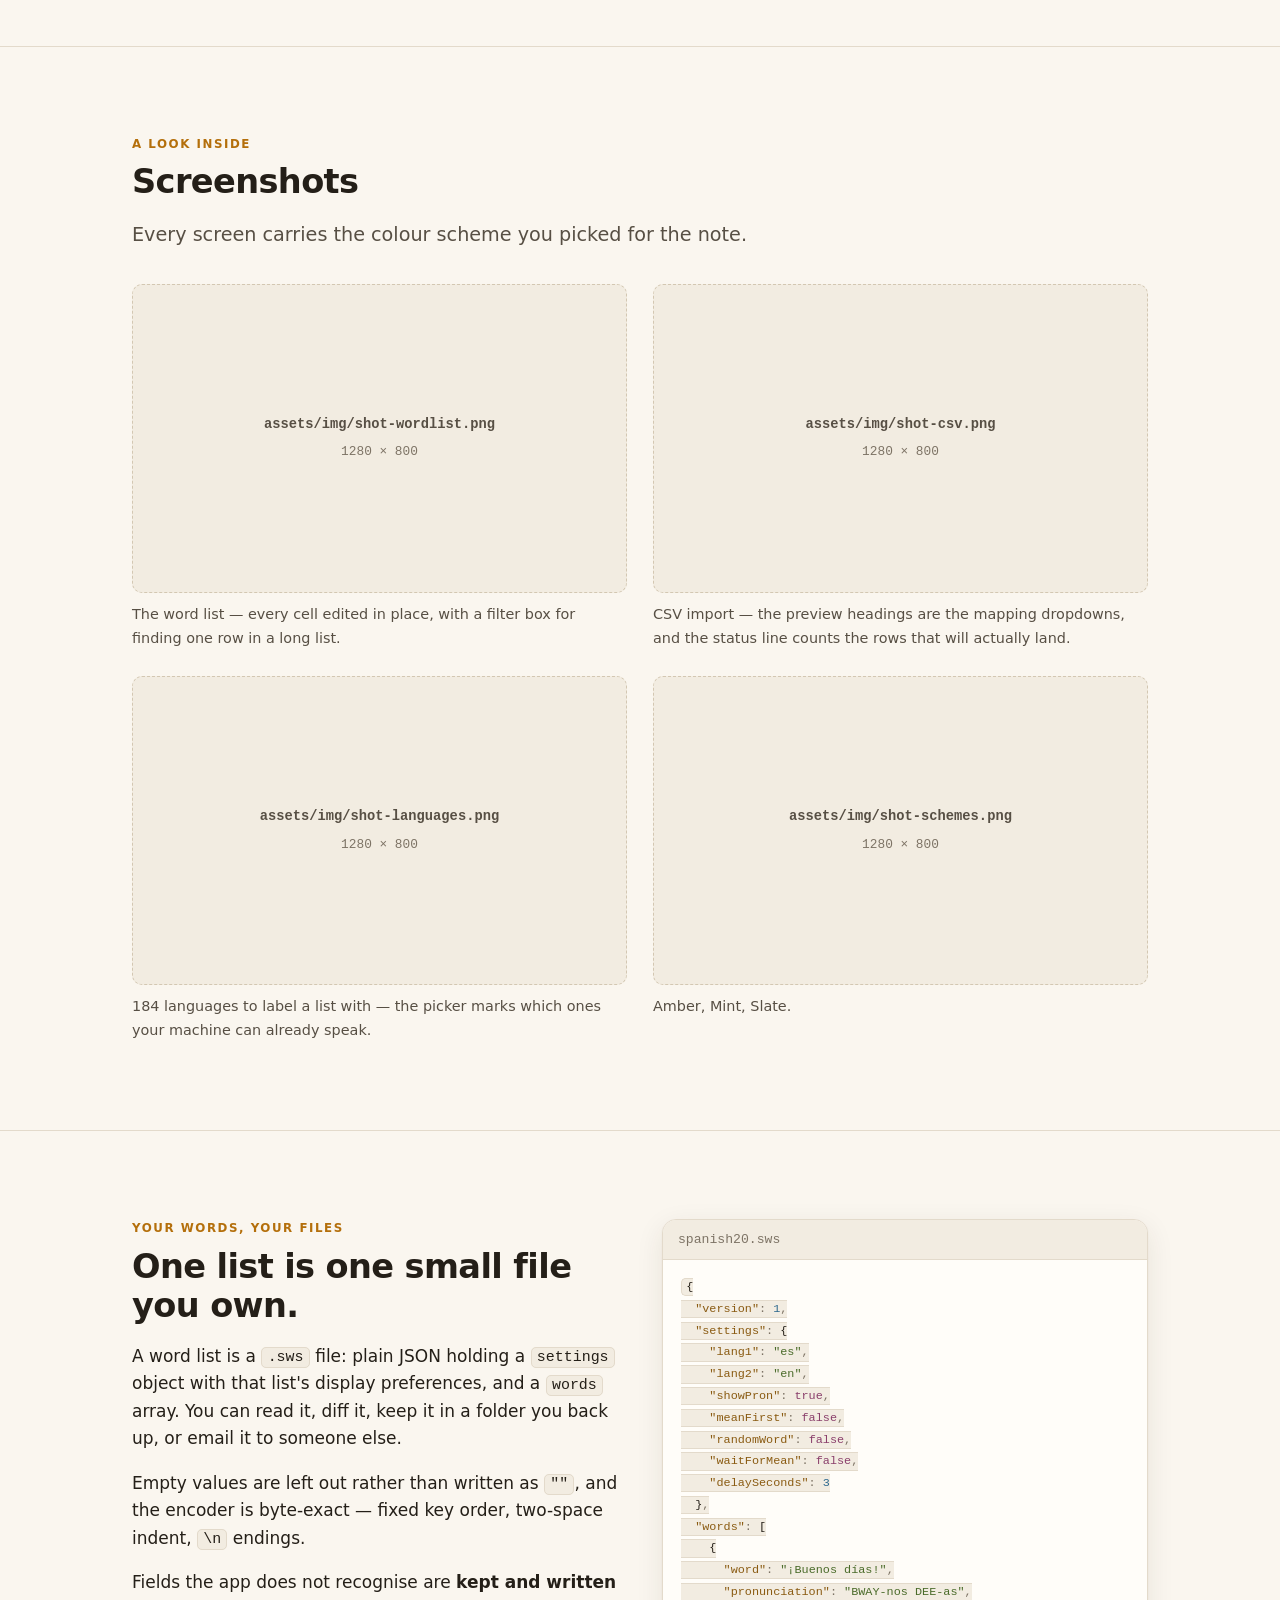
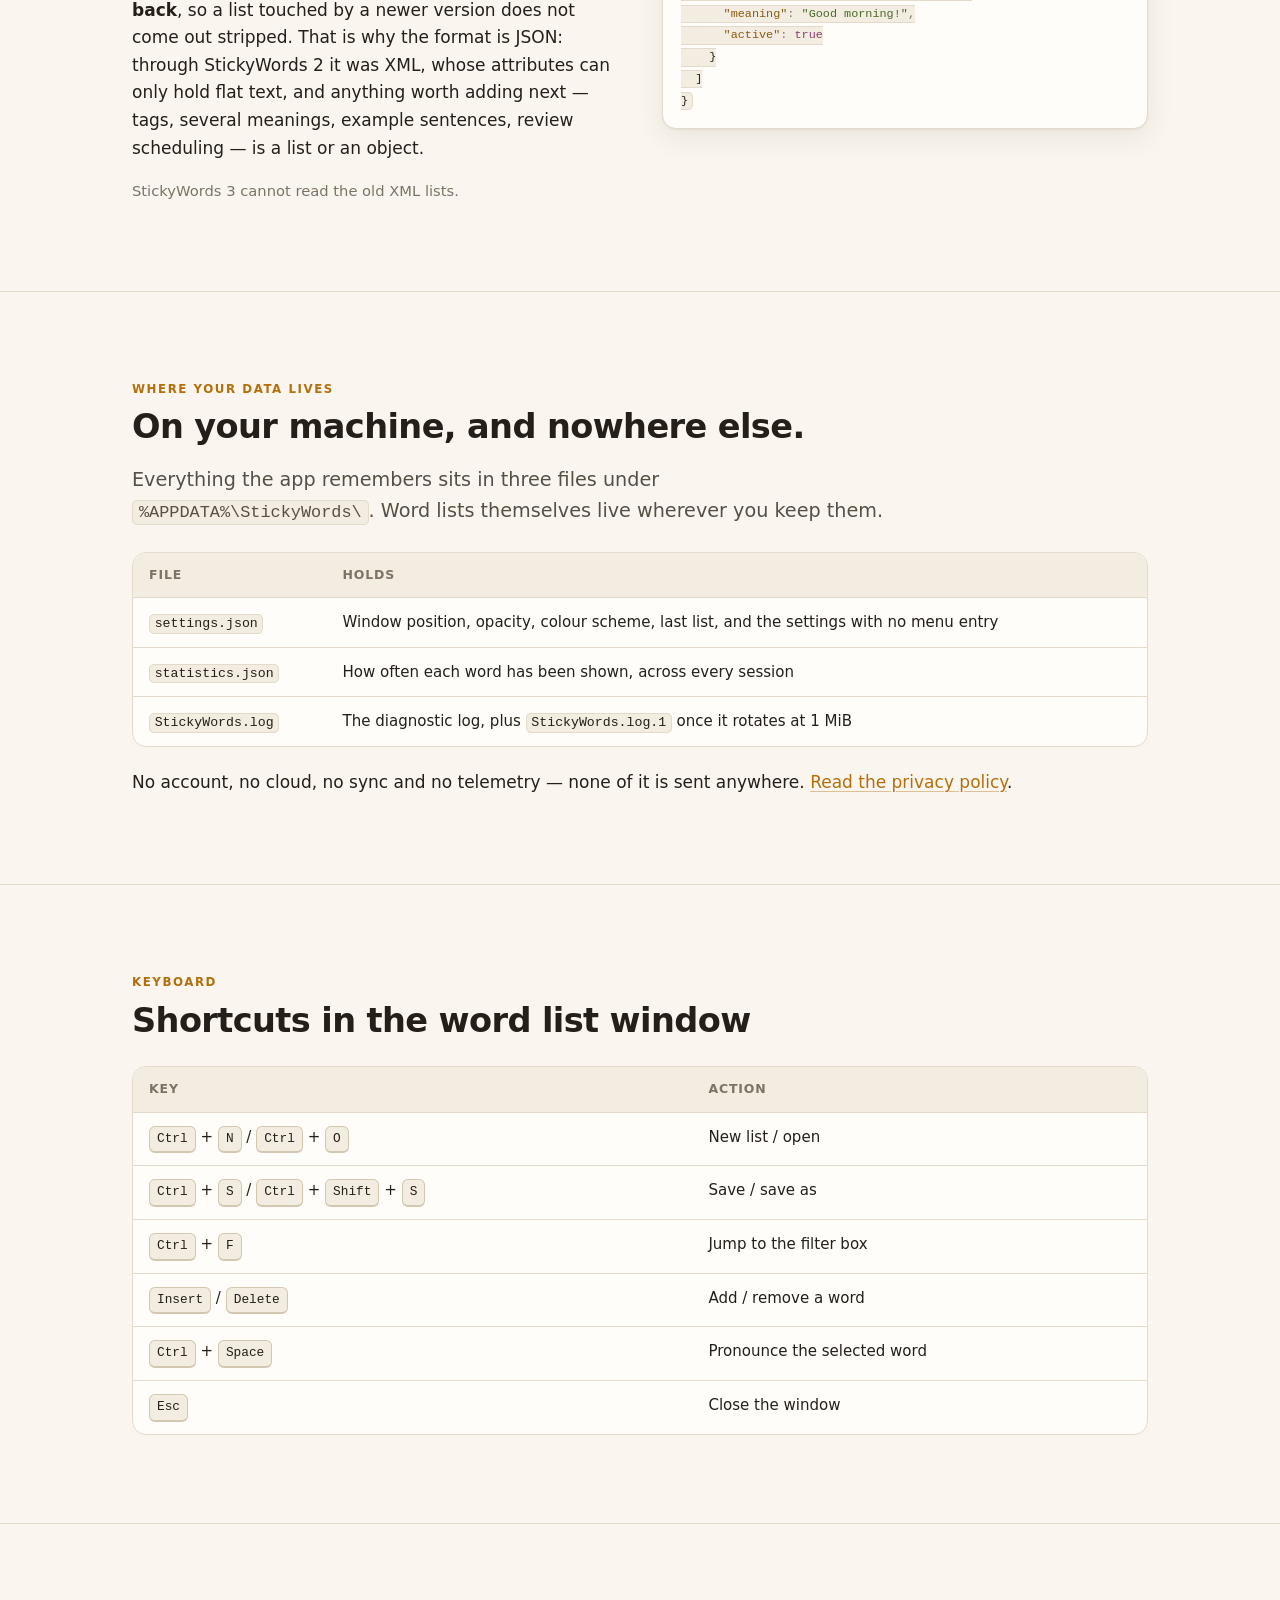
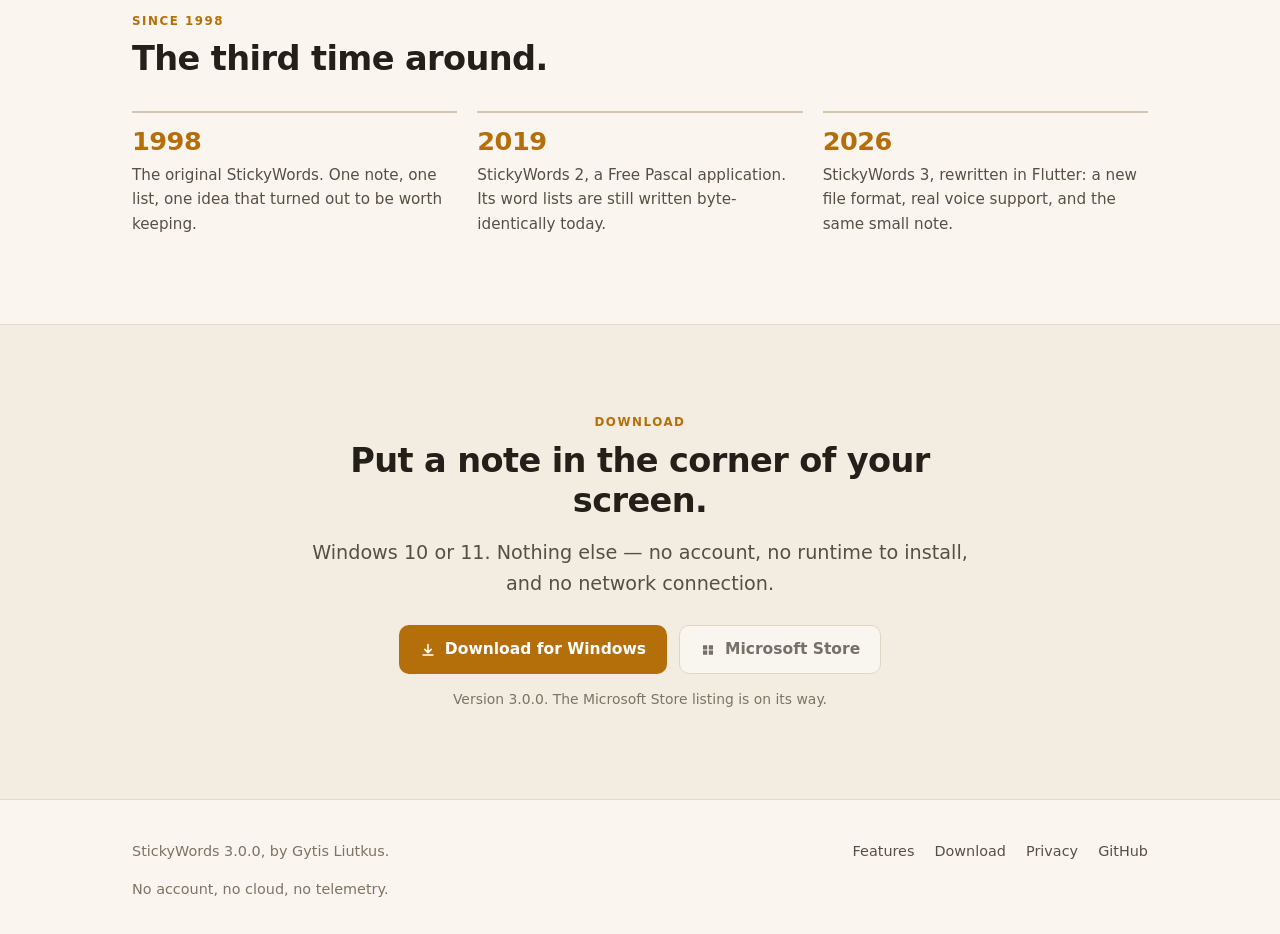
==== commit 9c778ab3: "Drop the Freepik credit, add a contact address, tighten the voices wording - Remove the note-mark li" ====
--- a/index.html
+++ b/index.html
@@ -436,7 +436,7 @@
   <div class="wrap">
     <div>
       <p>StickyWords 3.0.0, by Gytis Liutkus.</p>
-      <p class="foot-credit">The note mark is licensed from Freepik under their premium terms.</p>
+      <p class="foot-credit">No account, no cloud, no telemetry.</p>
     </div>
     <nav class="foot-links">
       <a href="#features">Features</a>
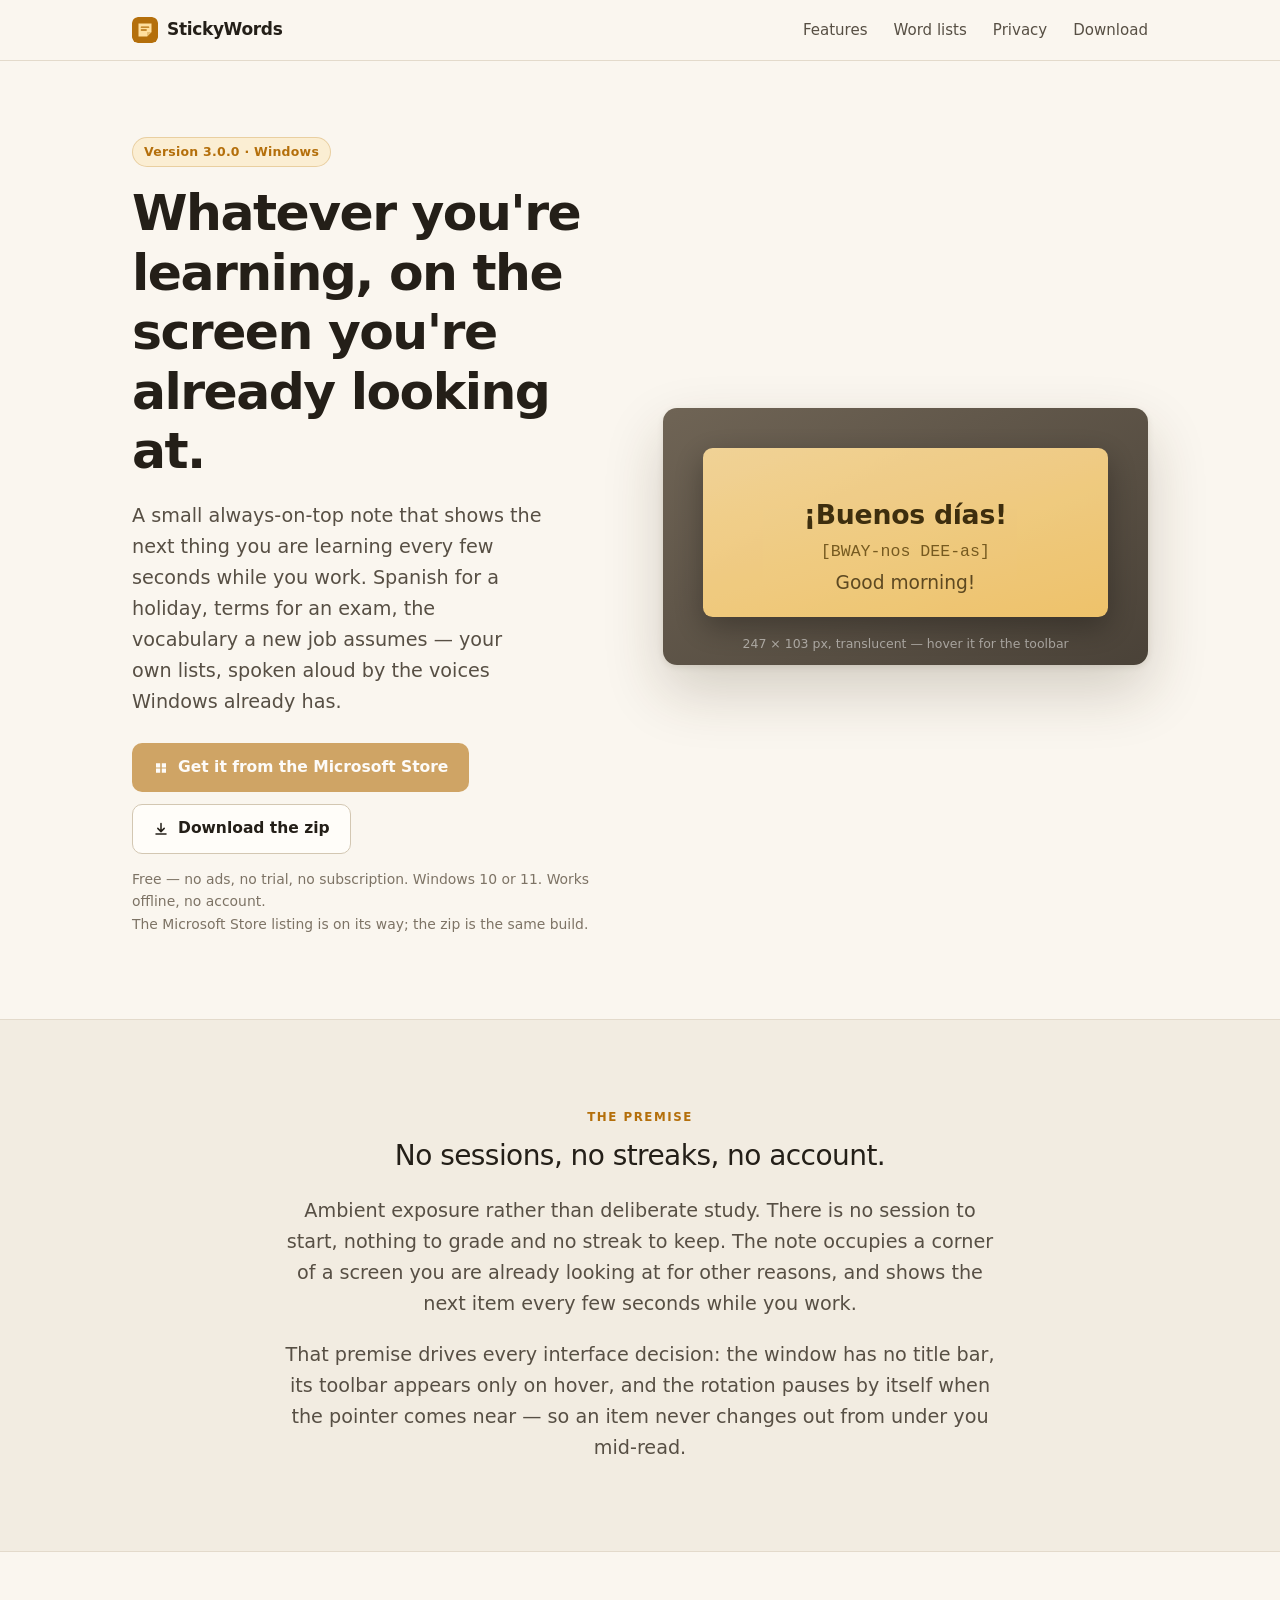
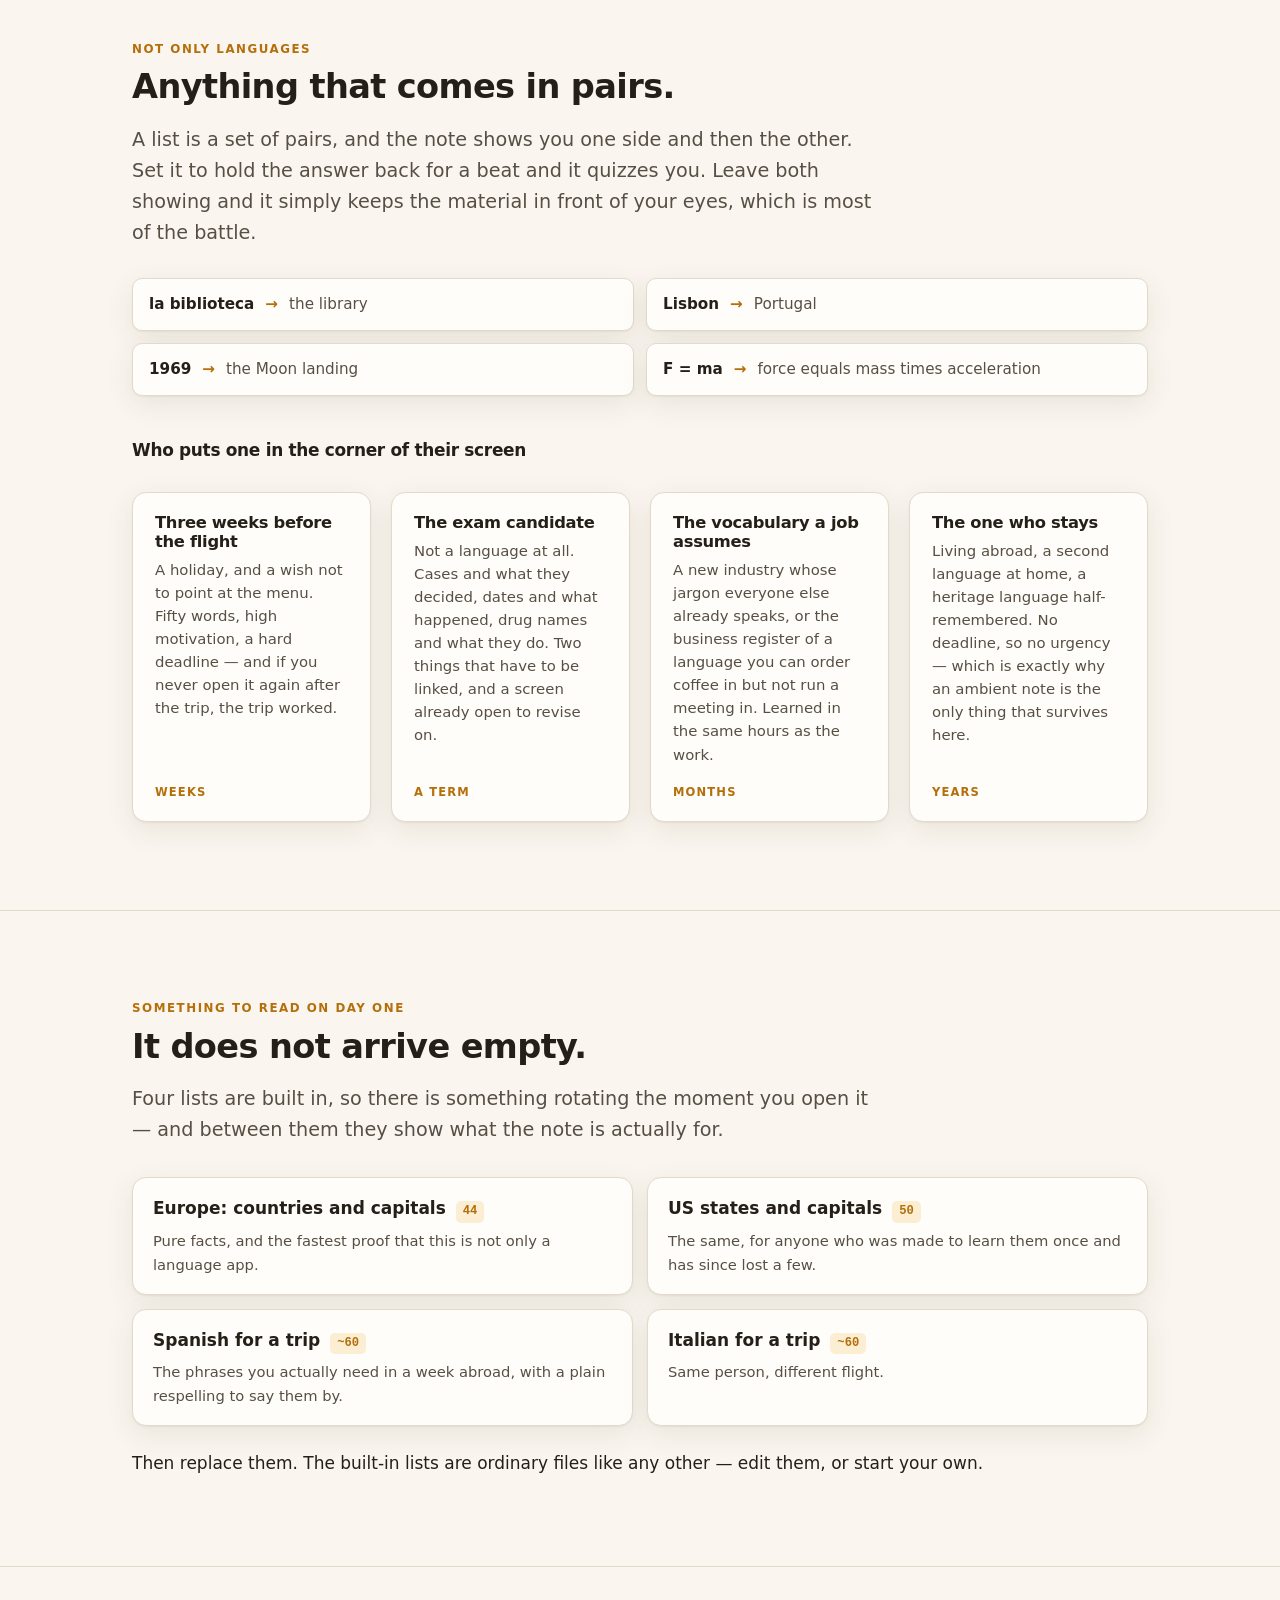
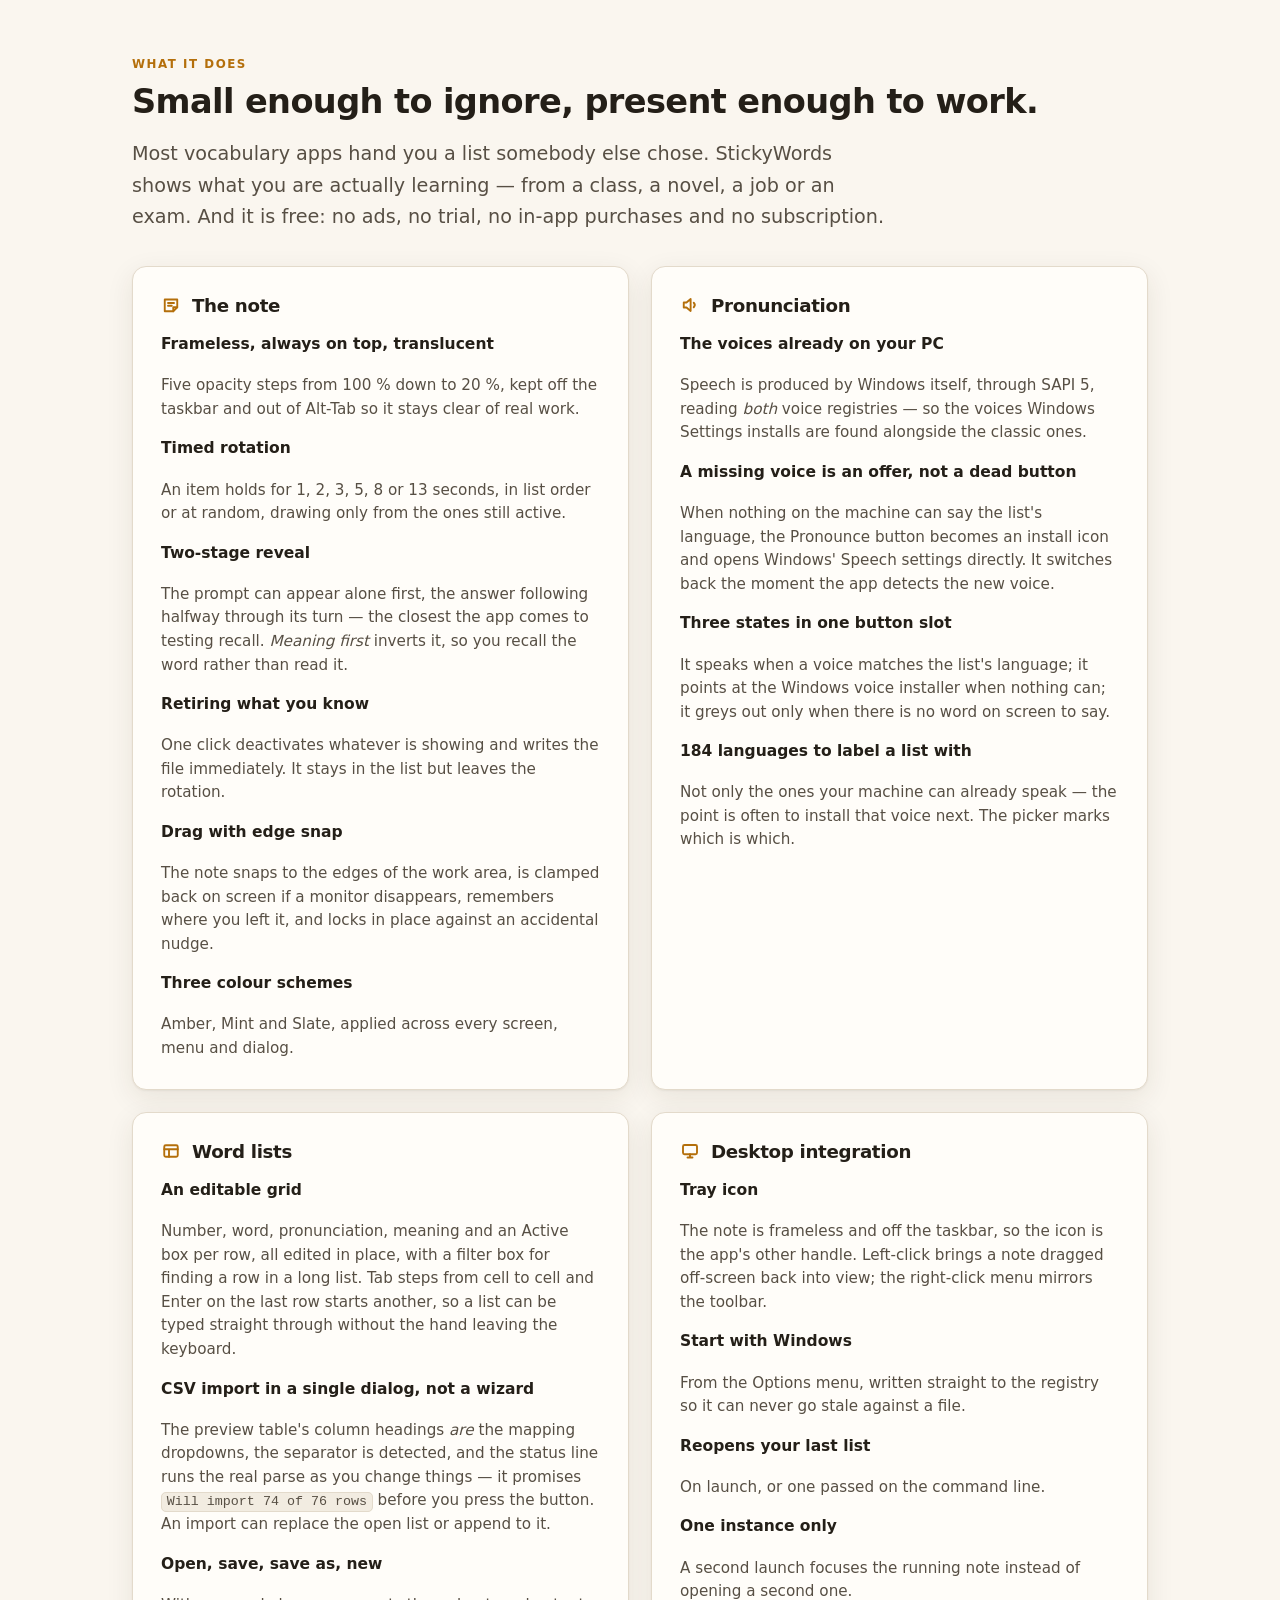
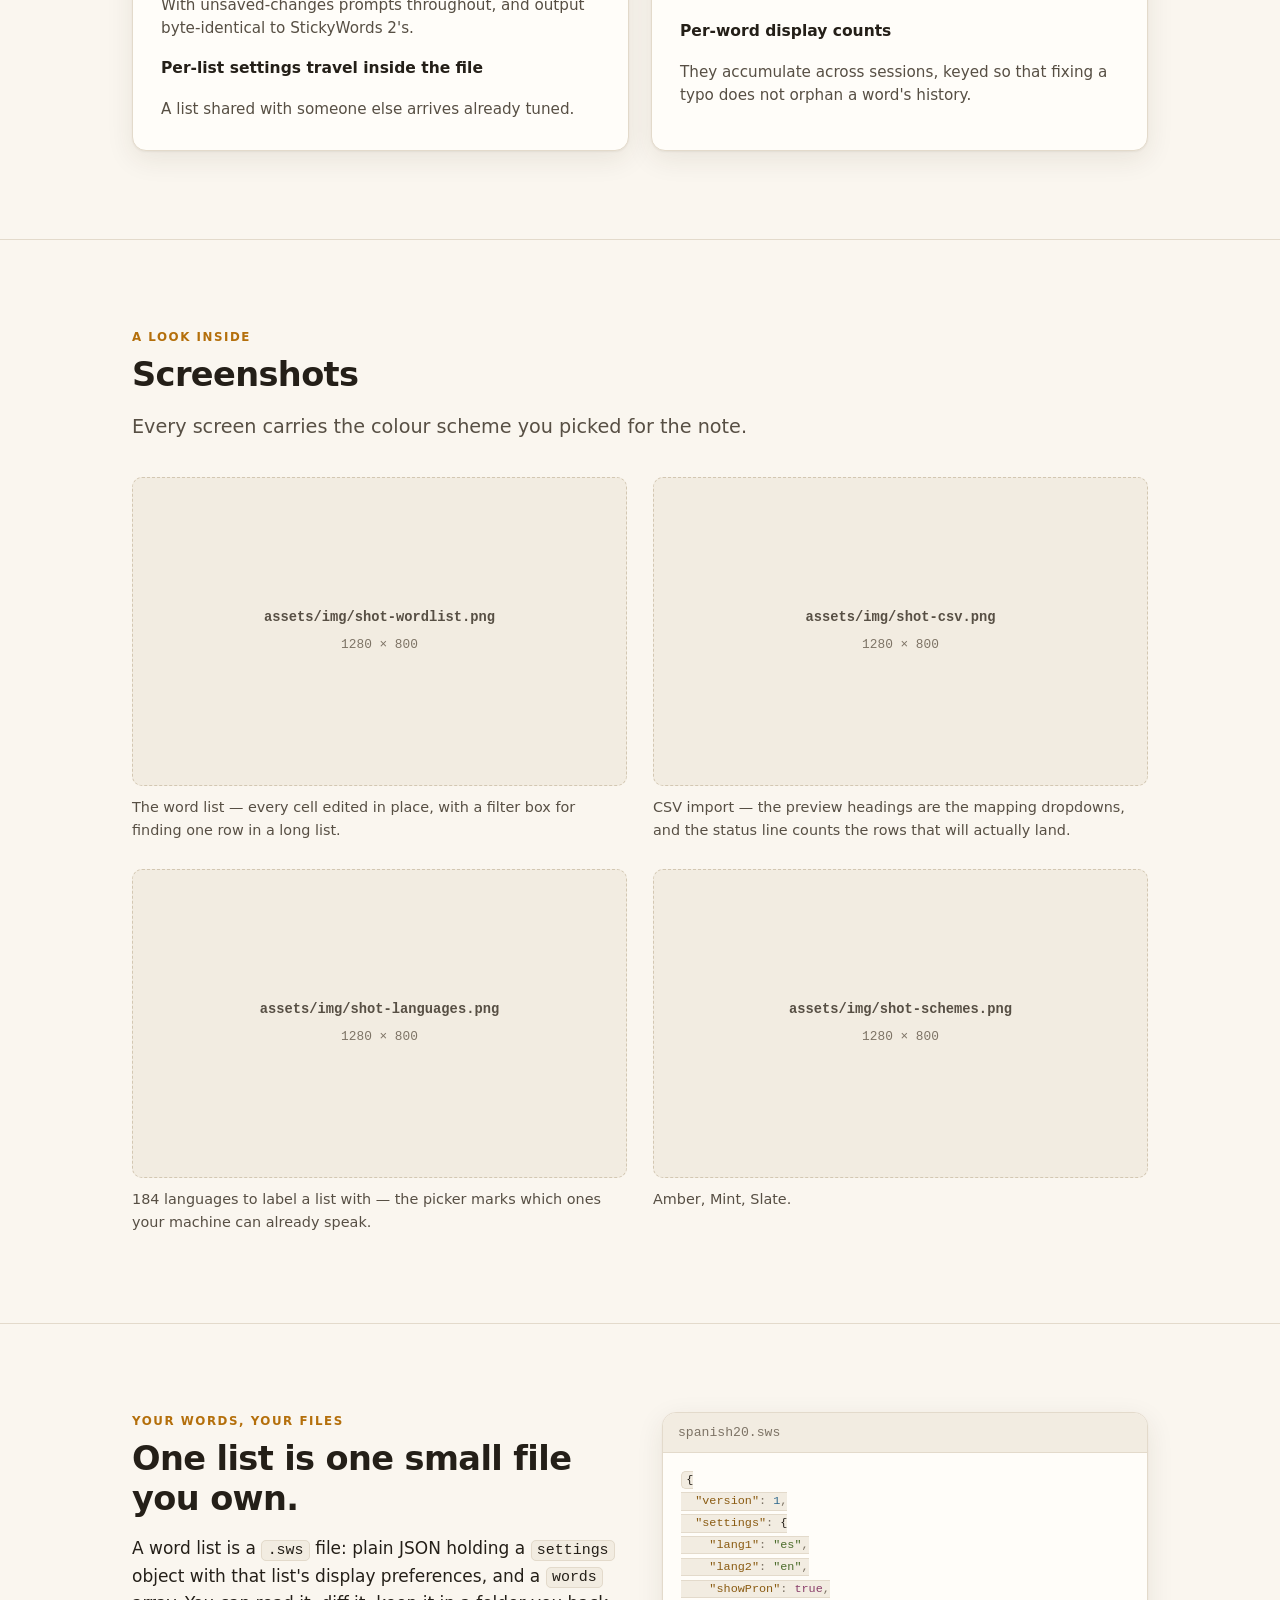
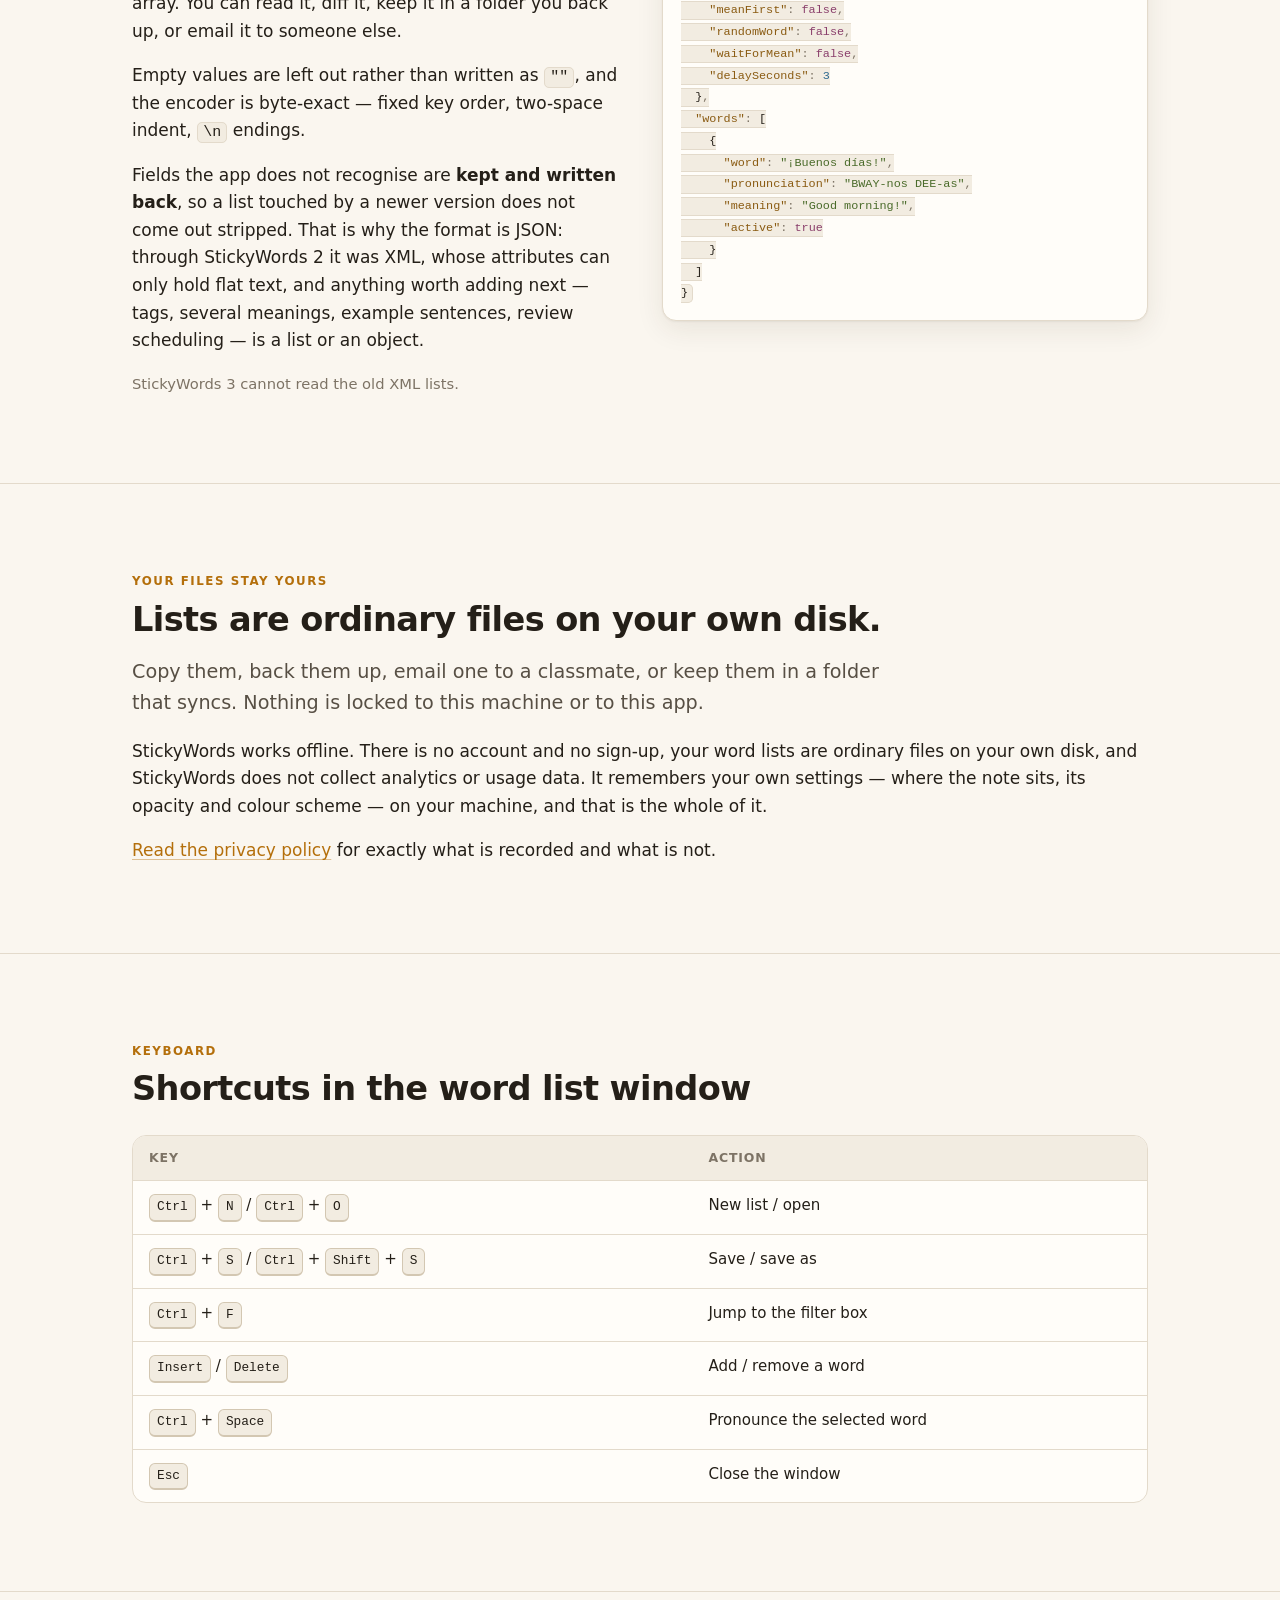
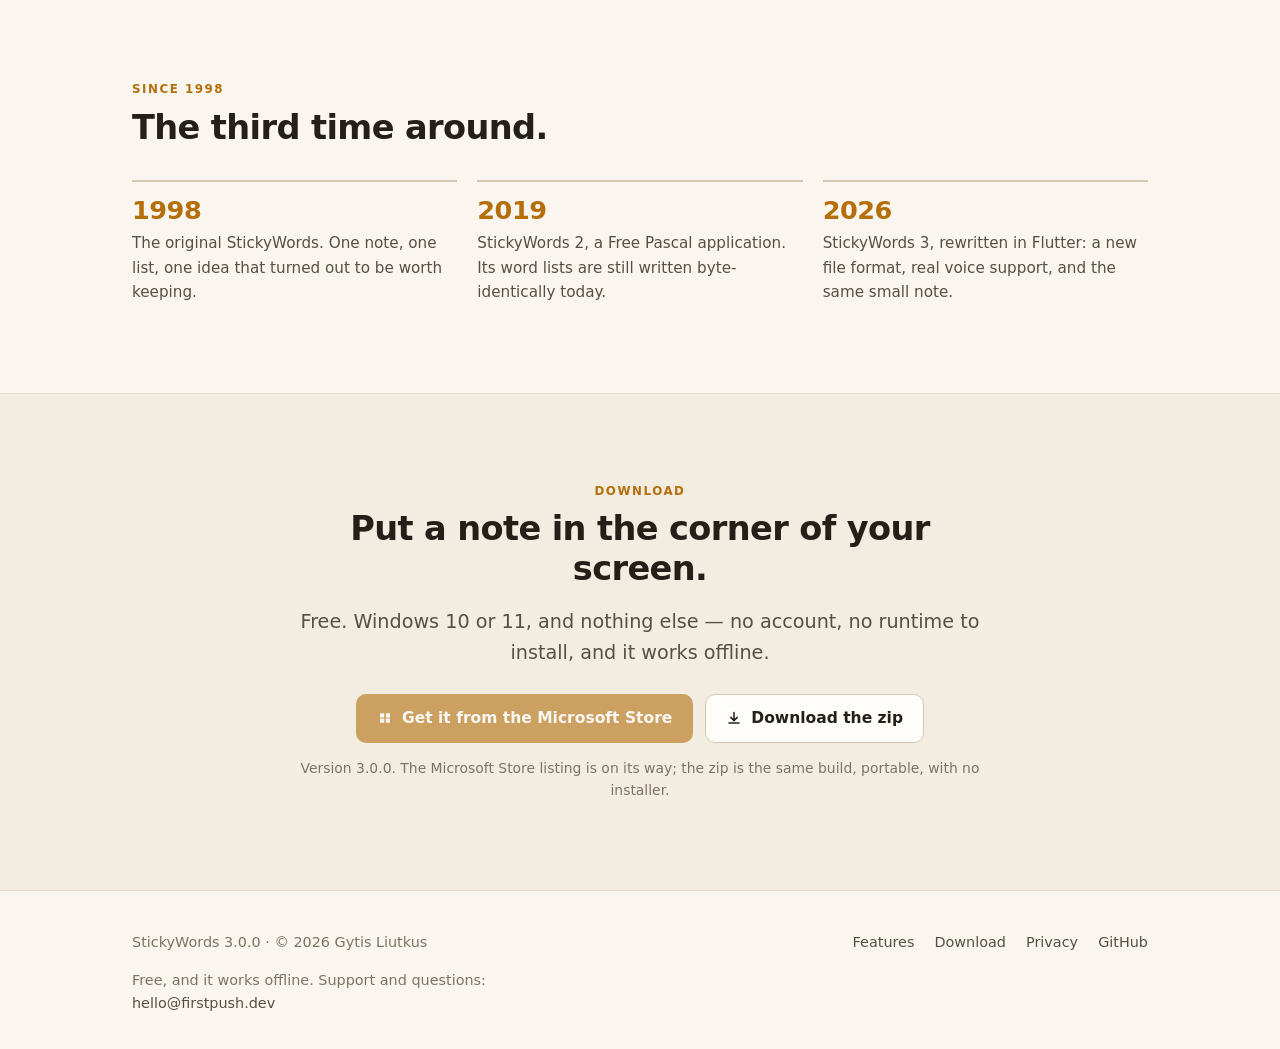
==== commit da6a89e7: "Rewrite the site to the launch plan Privacy wording. The launch plan quotes the live page's "No acco" ====
--- a/index.html
+++ b/index.html
@@ -3,15 +3,15 @@
 <head>
 <meta charset="utf-8">
 <meta name="viewport" content="width=device-width, initial-scale=1">
-<title>StickyWords 3 — a small note that quietly teaches you words</title>
-<meta name="description" content="An always-on-top note for the Windows desktop that cycles through the words you are learning and, on request, says them out loud. Your own lists, your own files. No account, no cloud, no telemetry.">
+<title>StickyWords — an always-on-top note for whatever you're learning</title>
+<meta name="description" content="A small always-on-top note that shows the next thing you are learning every few seconds while you work. Spanish for a holiday, terms for an exam, the vocabulary a new job assumes — your own lists, spoken aloud by the voices Windows already has. Free.">
 <link rel="icon" href="assets/img/favicon.svg" type="image/svg+xml">
 <link rel="stylesheet" href="assets/css/site.css">
 <meta name="theme-color" content="#faf6ef" media="(prefers-color-scheme: light)">
 <meta name="theme-color" content="#14120e" media="(prefers-color-scheme: dark)">
 <meta property="og:type" content="website">
-<meta property="og:title" content="StickyWords 3">
-<meta property="og:description" content="A small always-on-top note for the Windows desktop that quietly cycles through the words you are learning — and, on request, says them out loud.">
+<meta property="og:title" content="StickyWords">
+<meta property="og:description" content="A small always-on-top note that shows the next thing you are learning every few seconds while you work. Your own lists, spoken aloud by the voices Windows already has. Free, and it works offline.">
 <meta property="og:url" content="https://stickywords.firstpush.dev/">
 <!-- TODO: add a 1200x630 social card at assets/img/og.png, then uncomment:
 <meta property="og:image" content="https://stickywords.firstpush.dev/assets/img/og.png"> -->
@@ -60,23 +60,26 @@
     <div class="wrap">
       <div>
         <p class="version-pill">Version 3.0.0 · Windows</p>
-        <h1>The words you are learning, on the screen you are already looking at.</h1>
-        <p class="lede">A small always-on-top note for the Windows desktop that quietly
-          cycles through the words you are learning — and, on request, says them out loud.</p>
+        <h1>Whatever you're learning, on the screen you're already looking at.</h1>
+        <p class="lede">A small always-on-top note that shows the next thing you are learning
+          every few seconds while you work. Spanish for a holiday, terms for an exam, the
+          vocabulary a new job assumes — your own lists, spoken aloud by the voices Windows
+          already has.</p>
         <div class="btn-row">
-          <a class="btn btn-primary" href="https://github.com/64715/stickywords-web/releases/latest">
-            <svg width="16" height="16" aria-hidden="true"><use href="#i-download"/></svg>
-            Download for Windows
-          </a>
           <!-- TODO: paste the Microsoft Store listing URL into href, then delete
                aria-disabled and the is-pending class to switch the button on. -->
-          <a class="btn btn-secondary is-pending" href="#" aria-disabled="true">
+          <a class="btn btn-primary is-pending" href="#" aria-disabled="true">
             <svg width="16" height="16" aria-hidden="true"><use href="#i-store"/></svg>
-            Microsoft Store
+            Get it from the Microsoft Store
           </a>
-        </div>
-        <p class="btn-note">Windows 10 or 11. No account, no cloud, no telemetry.<br>
-          The Microsoft&nbsp;Store listing is on its way.</p>
+          <a class="btn btn-secondary" href="https://github.com/64715/stickywords-web/releases/latest">
+            <svg width="16" height="16" aria-hidden="true"><use href="#i-download"/></svg>
+            Download the zip
+          </a>
+        </div>
+        <p class="btn-note">Free — no ads, no trial, no subscription. Windows 10 or 11.
+          Works offline, no account.<br>
+          The Microsoft&nbsp;Store listing is on its way; the zip is the same build.</p>
       </div>
 
       <!-- the note, cycling -->
@@ -109,13 +112,99 @@
   <section class="premise">
     <div class="wrap">
       <p class="eyebrow">The premise</p>
-      <p class="big">Ambient exposure rather than deliberate study.</p>
-      <p class="lede center">There is no session to start, nothing to grade and no streak to keep.
-        The note occupies a corner of a screen you are already looking at for other reasons,
-        and shows the next word every few seconds while you work.</p>
+      <p class="big">No sessions, no streaks, no account.</p>
+      <p class="lede center">Ambient exposure rather than deliberate study. There is no session
+        to start, nothing to grade and no streak to keep. The note occupies a corner of a screen
+        you are already looking at for other reasons, and shows the next item every few seconds
+        while you work.</p>
       <p class="lede center" style="margin-top:1em">That premise drives every interface decision: the window has no title bar,
         its toolbar appears only on hover, and the rotation pauses by itself when the pointer
-        comes near — so a word never changes out from under you mid-read.</p>
+        comes near — so an item never changes out from under you mid-read.</p>
+    </div>
+  </section>
+
+  <!-- ============ what you can learn ============ -->
+  <section id="learn">
+    <div class="wrap">
+      <p class="eyebrow">Not only languages</p>
+      <h2>Anything that comes in pairs.</h2>
+      <p class="lede">A list is a set of pairs, and the note shows you one side and then the
+        other. Set it to hold the answer back for a beat and it quizzes you. Leave both
+        showing and it simply keeps the material in front of your eyes, which is most of
+        the battle.</p>
+
+      <div class="pairs">
+        <div class="pair"><b>la biblioteca</b> <span class="arrow">→</span> <span class="ans">the library</span></div>
+        <div class="pair"><b>Lisbon</b> <span class="arrow">→</span> <span class="ans">Portugal</span></div>
+        <div class="pair"><b>1969</b> <span class="arrow">→</span> <span class="ans">the Moon landing</span></div>
+        <div class="pair"><b>F = ma</b> <span class="arrow">→</span> <span class="ans">force equals mass times acceleration</span></div>
+      </div>
+
+      <h3 style="margin-top:44px">Who puts one in the corner of their screen</h3>
+
+      <div class="who">
+        <div class="who-card">
+          <h3>Three weeks before the flight</h3>
+          <p>A holiday, and a wish not to point at the menu. Fifty words, high motivation,
+            a hard deadline — and if you never open it again after the trip, the trip
+            worked.</p>
+          <span class="horizon">Weeks</span>
+        </div>
+        <div class="who-card">
+          <h3>The exam candidate</h3>
+          <p>Not a language at all. Cases and what they decided, dates and what happened,
+            drug names and what they do. Two things that have to be linked, and a screen
+            already open to revise on.</p>
+          <span class="horizon">A term</span>
+        </div>
+        <div class="who-card">
+          <h3>The vocabulary a job assumes</h3>
+          <p>A new industry whose jargon everyone else already speaks, or the business
+            register of a language you can order coffee in but not run a meeting in.
+            Learned in the same hours as the work.</p>
+          <span class="horizon">Months</span>
+        </div>
+        <div class="who-card">
+          <h3>The one who stays</h3>
+          <p>Living abroad, a second language at home, a heritage language half-remembered.
+            No deadline, so no urgency — which is exactly why an ambient note is the only
+            thing that survives here.</p>
+          <span class="horizon">Years</span>
+        </div>
+      </div>
+    </div>
+  </section>
+
+  <!-- ============ starter lists ============ -->
+  <section id="starter">
+    <div class="wrap">
+      <p class="eyebrow">Something to read on day one</p>
+      <h2>It does not arrive empty.</h2>
+      <p class="lede">Four lists are built in, so there is something rotating the moment you
+        open it — and between them they show what the note is actually for.</p>
+
+      <div class="starters">
+        <div class="starter">
+          <div class="name">Europe: countries and capitals <span class="count">44</span></div>
+          <p>Pure facts, and the fastest proof that this is not only a language app.</p>
+        </div>
+        <div class="starter">
+          <div class="name">US states and capitals <span class="count">50</span></div>
+          <p>The same, for anyone who was made to learn them once and has since lost a few.</p>
+        </div>
+        <div class="starter">
+          <div class="name">Spanish for a trip <span class="count">~60</span></div>
+          <p>The phrases you actually need in a week abroad, with a plain respelling to say
+            them by.</p>
+        </div>
+        <div class="starter">
+          <div class="name">Italian for a trip <span class="count">~60</span></div>
+          <p>Same person, different flight.</p>
+        </div>
+      </div>
+
+      <p style="margin-top:24px">Then replace them. The built-in lists are ordinary files
+        like any other — edit them, or start your own.</p>
     </div>
   </section>
 
@@ -124,8 +213,9 @@
     <div class="wrap">
       <p class="eyebrow">What it does</p>
       <h2>Small enough to ignore, present enough to work.</h2>
-      <p class="lede">StickyWords ships no curriculum. It drills the list you built from a class,
-        a novel, a job or an exam.</p>
+      <p class="lede">Most vocabulary apps hand you a list somebody else chose. StickyWords
+        shows what you are actually learning — from a class, a novel, a job or an exam. And it
+        is free: no ads, no trial, no in-app purchases and no subscription.</p>
 
       <div class="cards">
 
@@ -140,17 +230,17 @@
               Alt-Tab so it stays clear of real work.</dd>
 
             <dt>Timed rotation</dt>
-            <dd>A word holds for 1, 2, 3, 5, 8 or 13 seconds, in list order or at random,
-              drawing only from the words still active.</dd>
+            <dd>An item holds for 1, 2, 3, 5, 8 or 13 seconds, in list order or at random,
+              drawing only from the ones still active.</dd>
 
             <dt>Two-stage reveal</dt>
-            <dd>The word can appear alone first, its meaning following halfway through its
+            <dd>The prompt can appear alone first, the answer following halfway through its
               turn — the closest the app comes to testing recall. <em>Meaning first</em>
-              inverts the prompt, so you recall the foreign word rather than read it.</dd>
-
-            <dt>Retiring a word</dt>
+              inverts it, so you recall the word rather than read it.</dd>
+
+            <dt>Retiring what you know</dt>
             <dd>One click deactivates whatever is showing and writes the file immediately.
-              The word stays in the list but leaves the rotation.</dd>
+              It stays in the list but leaves the rotation.</dd>
 
             <dt>Drag with edge snap</dt>
             <dd>The note snaps to the edges of the work area, is clamped back on screen if a
@@ -169,9 +259,9 @@
           </div>
           <dl>
             <dt>The voices already on your PC</dt>
-            <dd>Speech comes from SAPI 5, reading <em>both</em> voice registries — so the voices
-              Windows Settings installs are found alongside the classic ones. Nothing is
-              synthesised anywhere but on your own machine.</dd>
+            <dd>Speech is produced by Windows itself, through SAPI 5, reading <em>both</em>
+              voice registries — so the voices Windows Settings installs are found alongside
+              the classic ones.</dd>
 
             <dt>A missing voice is an offer, not a dead button</dt>
             <dd>When nothing on the machine can say the list's language, the Pronounce button
@@ -339,24 +429,18 @@
   <!-- ============ where data lives ============ -->
   <section id="data">
     <div class="wrap">
-      <p class="eyebrow">Where your data lives</p>
-      <h2>On your machine, and nowhere else.</h2>
-      <p class="lede">Everything the app remembers sits in three files under
-        <code>%APPDATA%\StickyWords\</code>. Word lists themselves live wherever you keep them.</p>
-
-      <div class="scroll">
-        <table>
-          <thead><tr><th>File</th><th>Holds</th></tr></thead>
-          <tbody>
-            <tr><td><code>settings.json</code></td><td>Window position, opacity, colour scheme, last list, and the settings with no menu entry</td></tr>
-            <tr><td><code>statistics.json</code></td><td>How often each word has been shown, across every session</td></tr>
-            <tr><td><code>StickyWords.log</code></td><td>The diagnostic log, plus <code>StickyWords.log.1</code> once it rotates at 1 MiB</td></tr>
-          </tbody>
-        </table>
-      </div>
-
-      <p style="margin-top:22px">No account, no cloud, no sync and no telemetry — none of it is
-        sent anywhere. <a href="privacy/">Read the privacy policy</a>.</p>
+      <p class="eyebrow">Your files stay yours</p>
+      <h2>Lists are ordinary files on your own disk.</h2>
+      <p class="lede">Copy them, back them up, email one to a classmate, or keep them in a
+        folder that syncs. Nothing is locked to this machine or to this app.</p>
+
+      <p>StickyWords works offline. There is no account and no sign-up, your word lists are
+        ordinary files on your own disk, and StickyWords does not collect analytics or usage
+        data. It remembers your own settings — where the note sits, its opacity and colour
+        scheme — on your machine, and that is the whole of it.</p>
+
+      <p><a href="privacy/">Read the privacy policy</a> for exactly what is recorded and what
+        is not.</p>
     </div>
   </section>
 
@@ -412,21 +496,22 @@
     <div class="wrap">
       <p class="eyebrow">Download</p>
       <h2>Put a note in the corner of your screen.</h2>
-      <p class="lede center">Windows 10 or 11. Nothing else — no account, no runtime to install,
-        and no network connection.</p>
+      <p class="lede center">Free. Windows 10 or 11, and nothing else — no account, no runtime
+        to install, and it works offline.</p>
       <div class="btn-row">
-        <a class="btn btn-primary" href="https://github.com/64715/stickywords-web/releases/latest">
-          <svg width="16" height="16" aria-hidden="true"><use href="#i-download"/></svg>
-          Download for Windows
-        </a>
         <!-- TODO: paste the Microsoft Store listing URL into href, then delete
              aria-disabled and the is-pending class to switch the button on. -->
-        <a class="btn btn-secondary is-pending" href="#" aria-disabled="true">
+        <a class="btn btn-primary is-pending" href="#" aria-disabled="true">
           <svg width="16" height="16" aria-hidden="true"><use href="#i-store"/></svg>
-          Microsoft Store
+          Get it from the Microsoft Store
         </a>
-      </div>
-      <p class="btn-note">Version 3.0.0. The Microsoft&nbsp;Store listing is on its way.</p>
+        <a class="btn btn-secondary" href="https://github.com/64715/stickywords-web/releases/latest">
+          <svg width="16" height="16" aria-hidden="true"><use href="#i-download"/></svg>
+          Download the zip
+        </a>
+      </div>
+      <p class="btn-note">Version 3.0.0. The Microsoft&nbsp;Store listing is on its way;
+        the zip is the same build, portable, with no installer.</p>
     </div>
   </section>
 
@@ -435,8 +520,9 @@
 <footer class="site-foot">
   <div class="wrap">
     <div>
-      <p>StickyWords 3.0.0, by Gytis Liutkus.</p>
-      <p class="foot-credit">No account, no cloud, no telemetry.</p>
+      <p>StickyWords 3.0.0 &middot; &copy; 2026 Gytis Liutkus</p>
+      <p class="foot-credit">Free, and it works offline. Support and questions:
+        <a href="mailto:hello@firstpush.dev">hello@firstpush.dev</a></p>
     </div>
     <nav class="foot-links">
       <a href="#features">Features</a>
--- a/assets/css/site.css
+++ b/assets/css/site.css
@@ -191,7 +191,7 @@
 .note-body > * { transition: opacity .32s ease; }
 .note-stage[data-swapping="1"] .note-body > * { opacity: 0; }
 .w-word { font-size: 6.6cqw; font-weight: 640; letter-spacing: -.01em; }
-.w-pron { font-size: 4.1cqw; color: var(--note-ink-2); font-family: ui-monospace, "Cascadia Mono", Consolas, monospace; }
+.w-pron { font-size: 4.1cqw; min-height: 1.2em; color: var(--note-ink-2); font-family: ui-monospace, "Cascadia Mono", Consolas, monospace; }
 .w-mean { font-size: 4.6cqw; color: color-mix(in srgb, var(--note-ink) 82%, transparent); }
 
 .desk-caption {
@@ -326,3 +326,46 @@
 
 /* pending CTA — remove .is-pending once the Store listing is live */
 .btn.is-pending { opacity: .6; pointer-events: none; }
+
+/* ---------- pairs (what a list is) ---------- */
+.pairs { display: grid; gap: 12px; margin-top: 30px; }
+@media (min-width: 640px) { .pairs { grid-template-columns: 1fr 1fr; } }
+.pair {
+  display: flex; align-items: baseline; gap: 11px; flex-wrap: wrap;
+  background: var(--surface); border: 1px solid var(--line); border-radius: 10px;
+  padding: 13px 16px; font-size: .95rem; box-shadow: var(--shadow);
+}
+.pair b { font-weight: 640; }
+.pair .arrow { color: var(--amber); flex: none; font-weight: 700; }
+.pair .ans { color: var(--ink-2); }
+
+/* ---------- who it is for ---------- */
+.who { display: grid; gap: 20px; margin-top: 32px; }
+@media (min-width: 700px)  { .who { grid-template-columns: 1fr 1fr; } }
+@media (min-width: 1020px) { .who { grid-template-columns: repeat(4, 1fr); } }
+.who-card {
+  background: var(--surface); border: 1px solid var(--line); border-radius: var(--radius);
+  padding: 20px 22px; box-shadow: var(--shadow);
+  display: flex; flex-direction: column;   /* so the horizon labels line up across cards */
+}
+.who-card h3 { font-size: 1.02rem; margin: 0 0 .5em; }
+.who-card p { font-size: .93rem; color: var(--ink-2); margin: 0; line-height: 1.55; }
+.who-card .horizon {
+  display: block; margin-top: auto; padding-top: 16px; font-size: .72rem; font-weight: 700;
+  letter-spacing: .1em; text-transform: uppercase; color: var(--amber);
+}
+
+/* ---------- starter lists ---------- */
+.starters { display: grid; gap: 14px; margin-top: 32px; }
+@media (min-width: 700px) { .starters { grid-template-columns: 1fr 1fr; } }
+.starter {
+  background: var(--surface); border: 1px solid var(--line); border-radius: var(--radius);
+  padding: 17px 20px; box-shadow: var(--shadow);
+}
+.starter .name { font-weight: 640; display: flex; gap: 10px; align-items: baseline; }
+.starter .count {
+  font-family: ui-monospace, Consolas, monospace; font-size: .76rem; font-weight: 700;
+  color: var(--amber); background: var(--amber-soft); border-radius: 5px;
+  padding: 1px 7px; flex: none;
+}
+.starter p { margin: 6px 0 0; font-size: .92rem; color: var(--ink-2); }
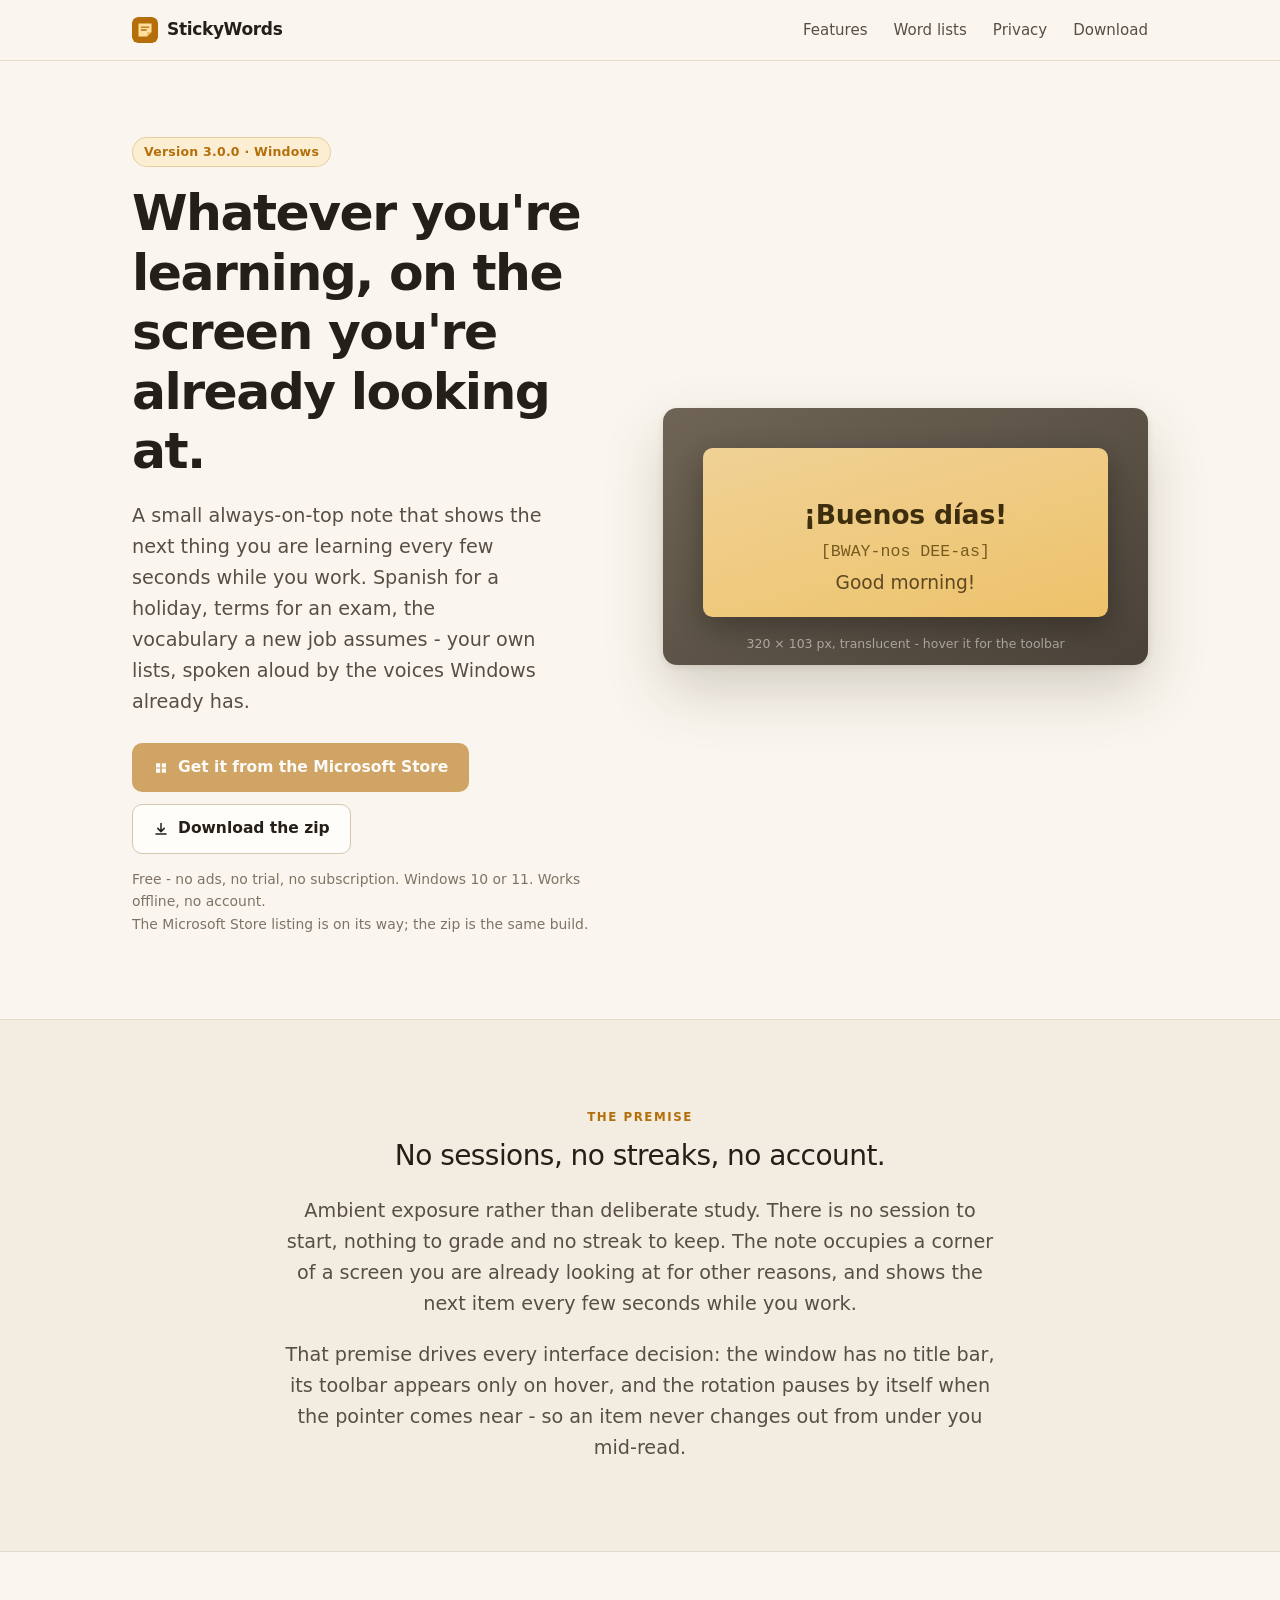
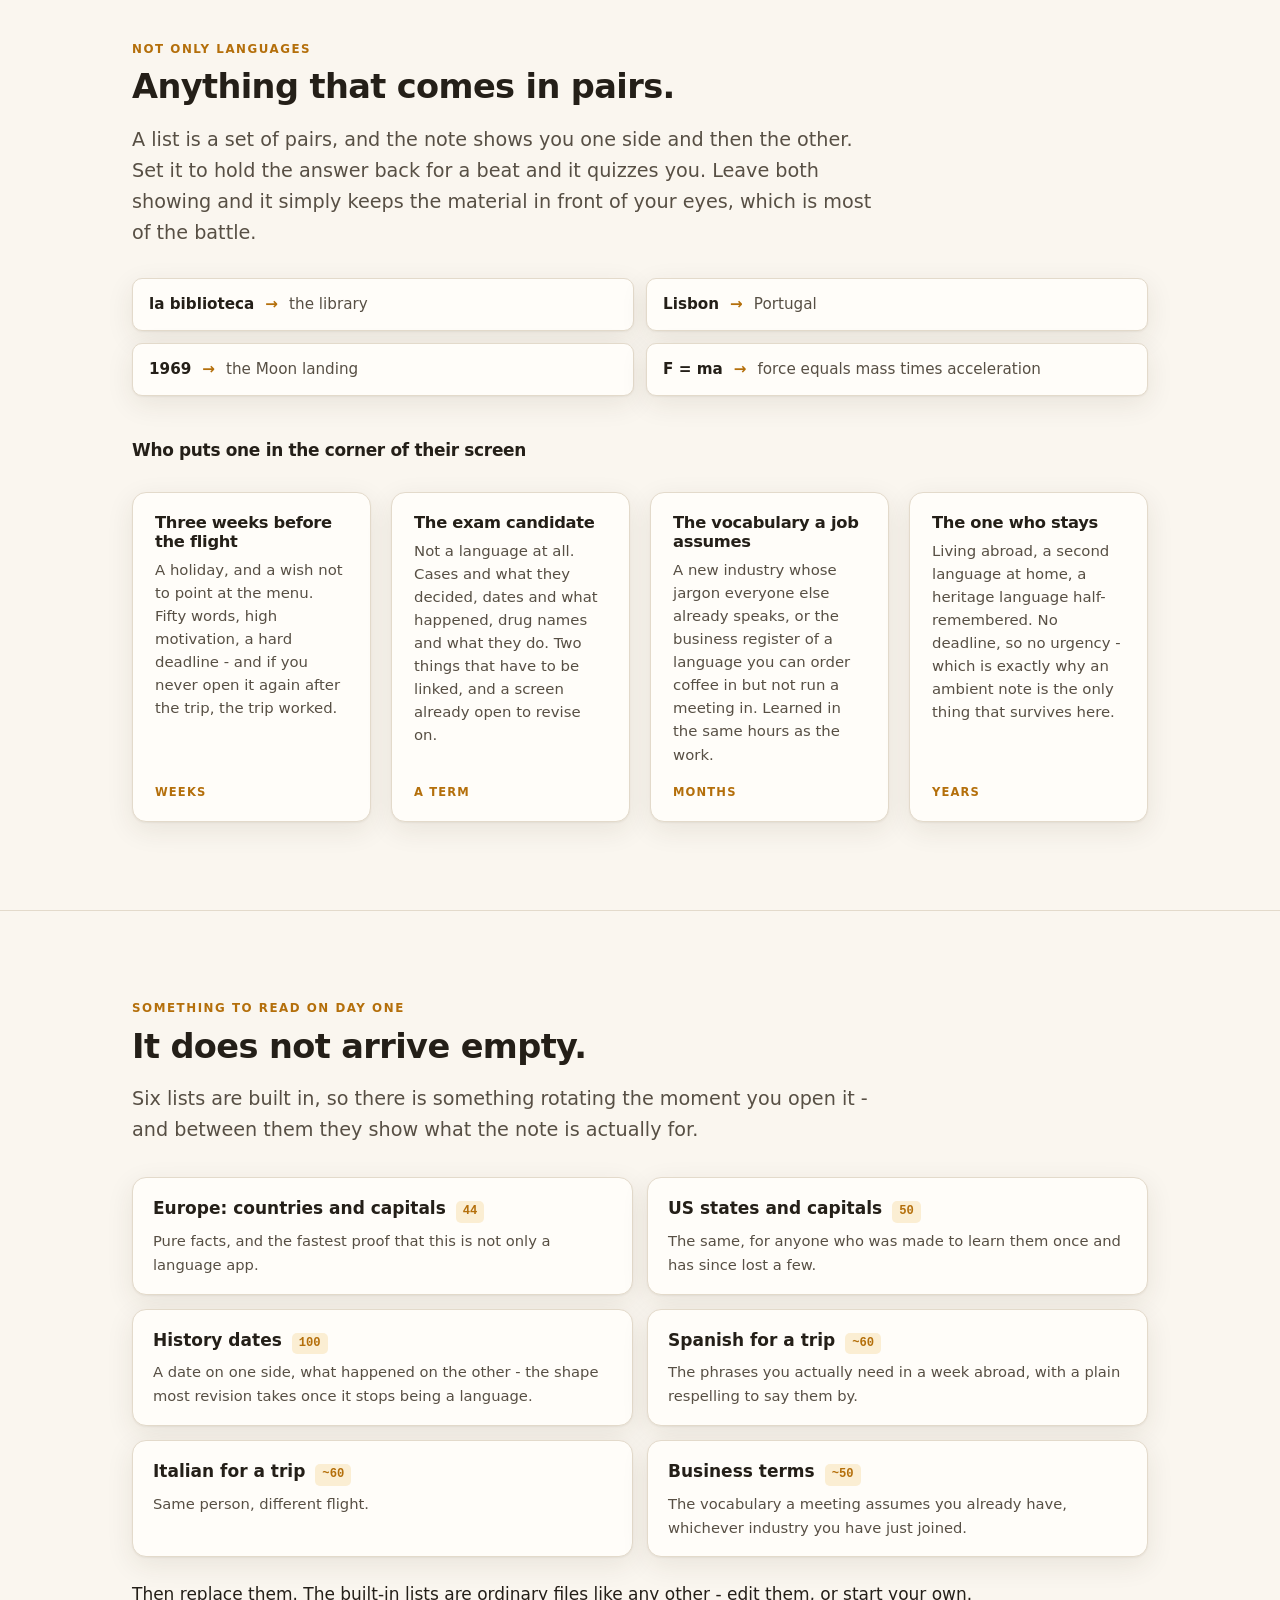
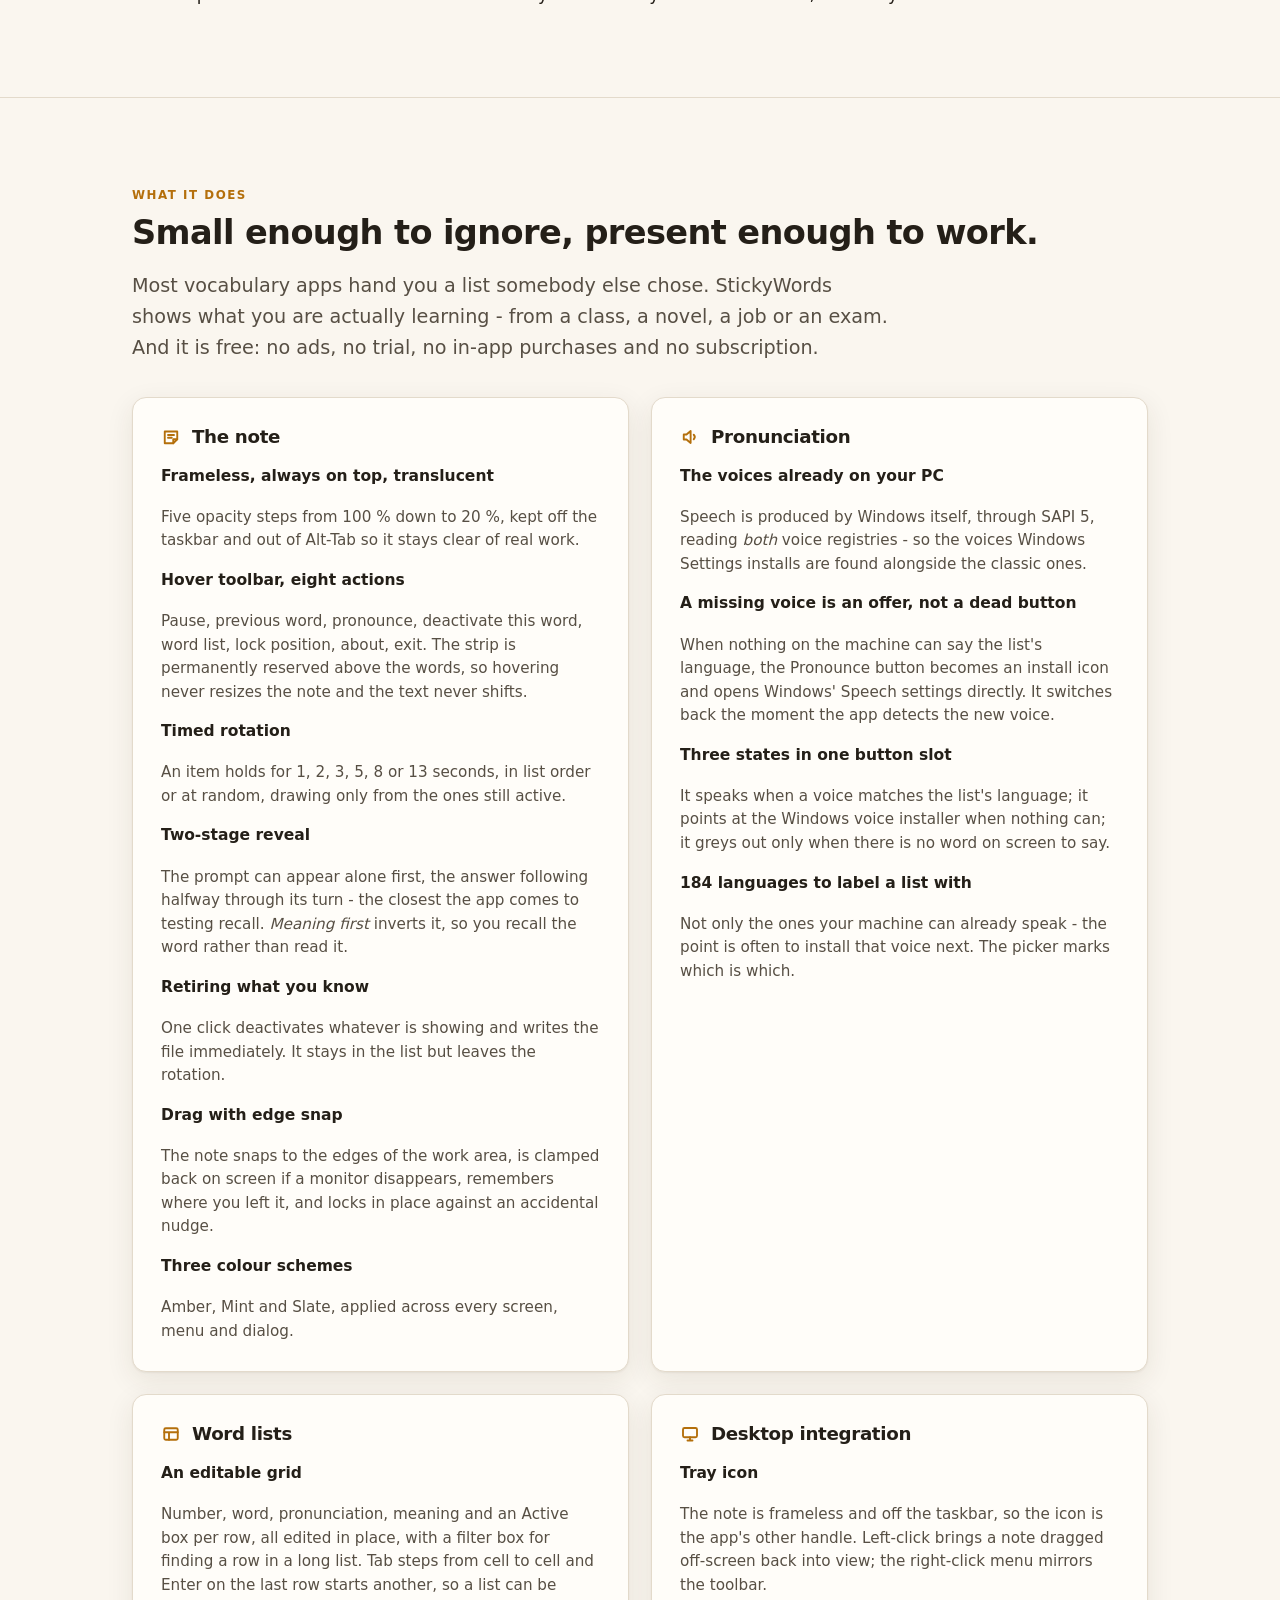
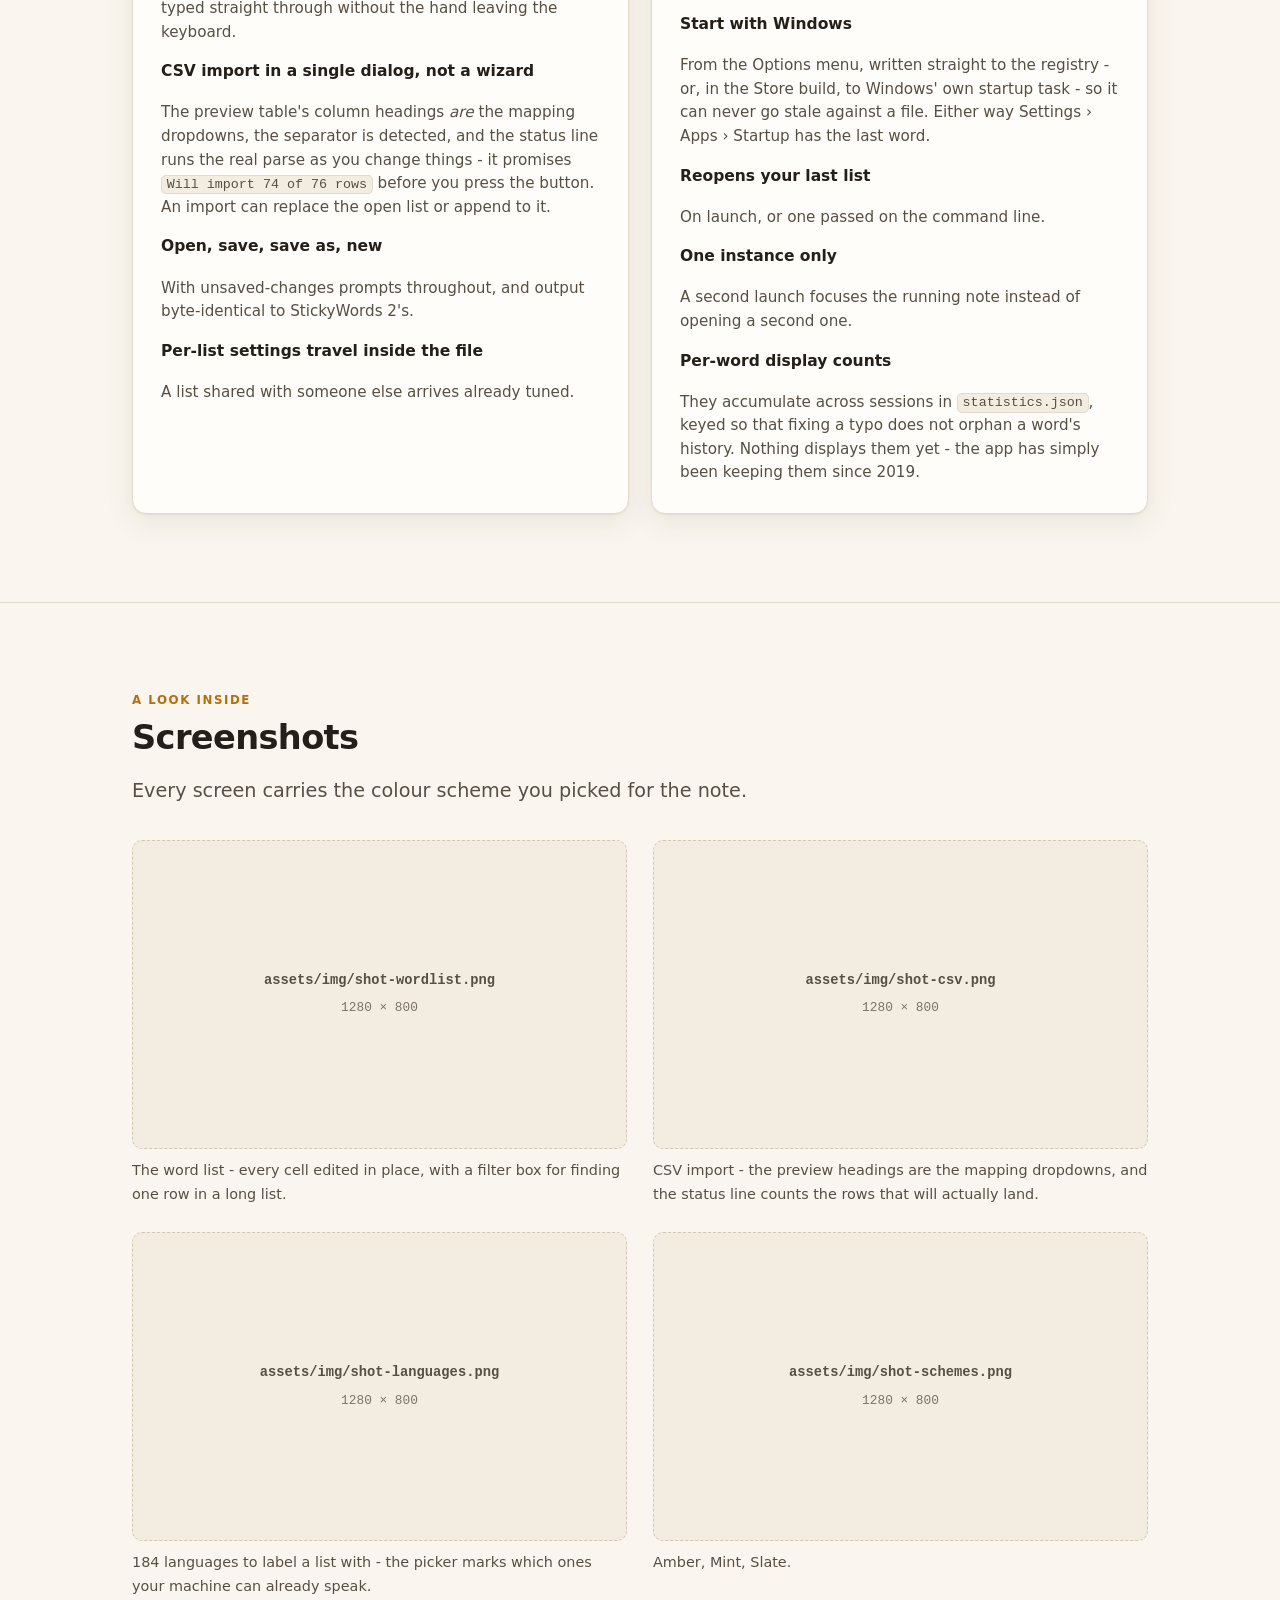
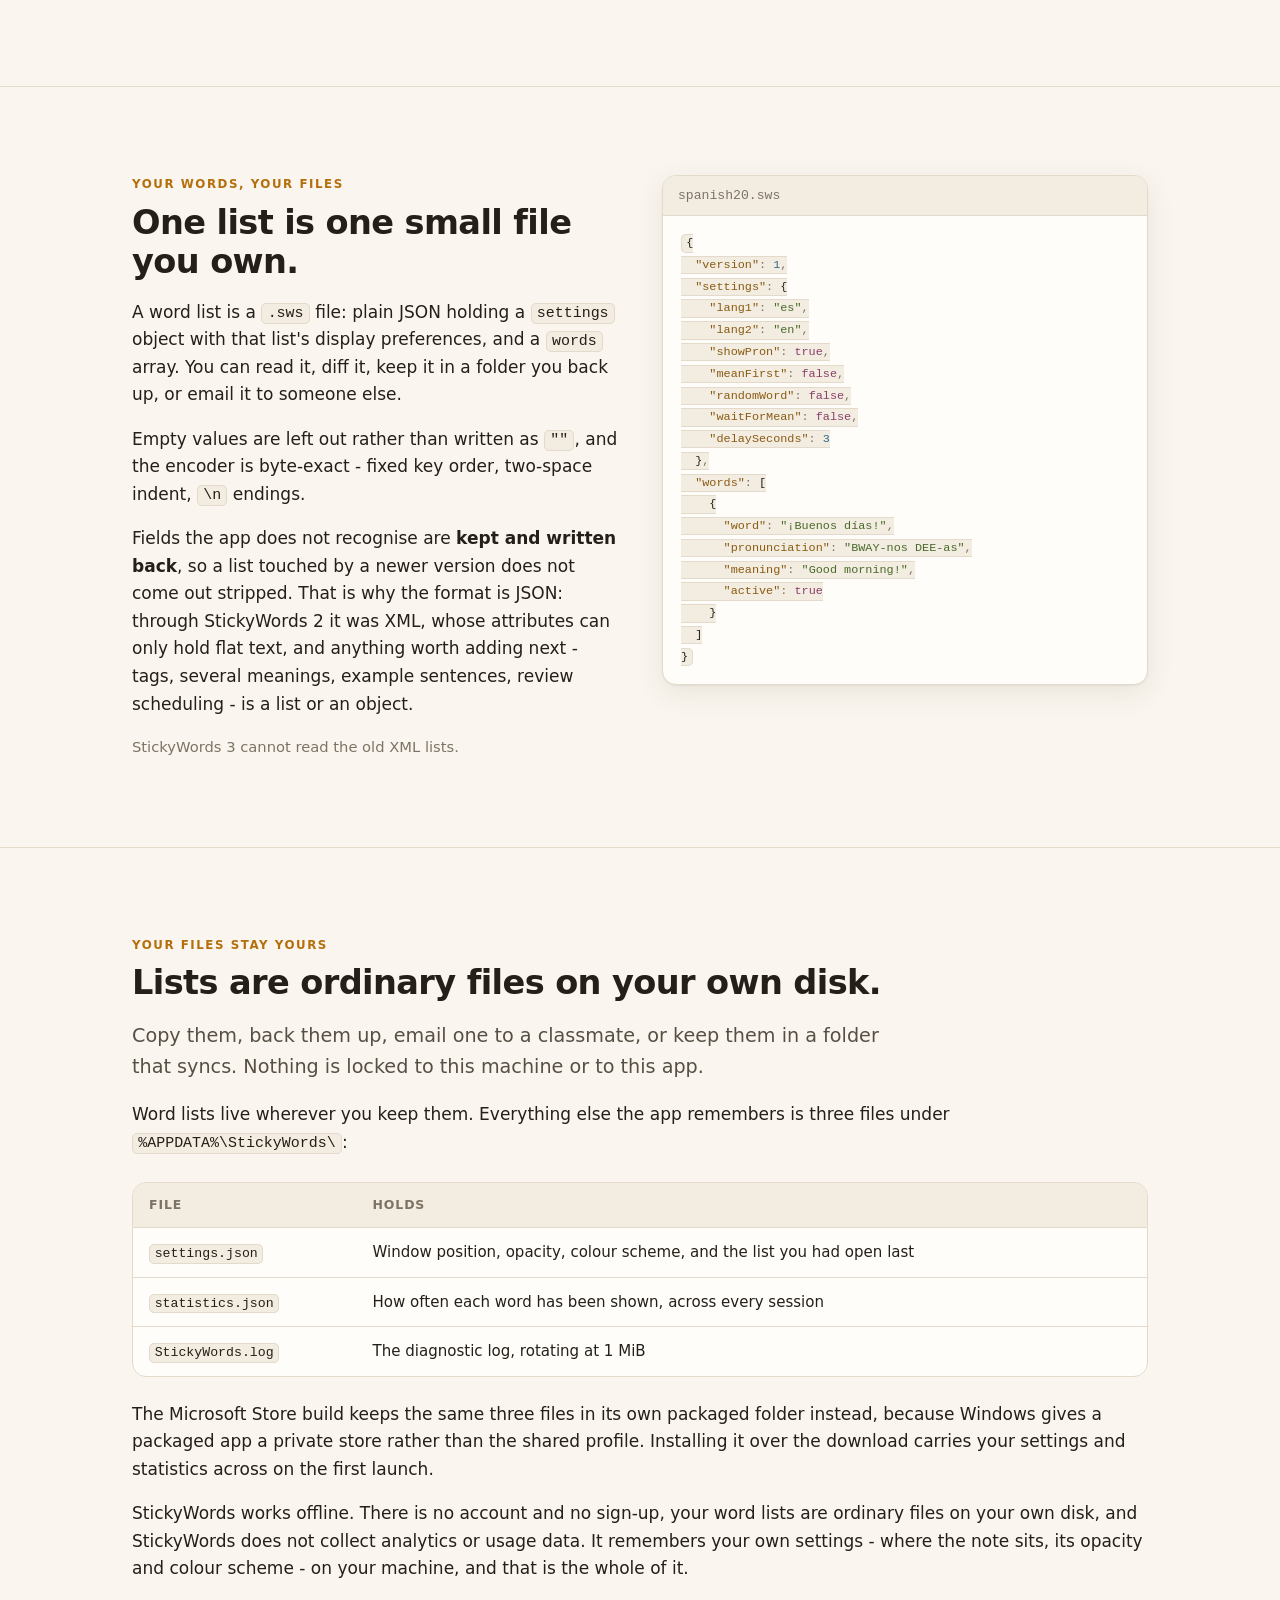
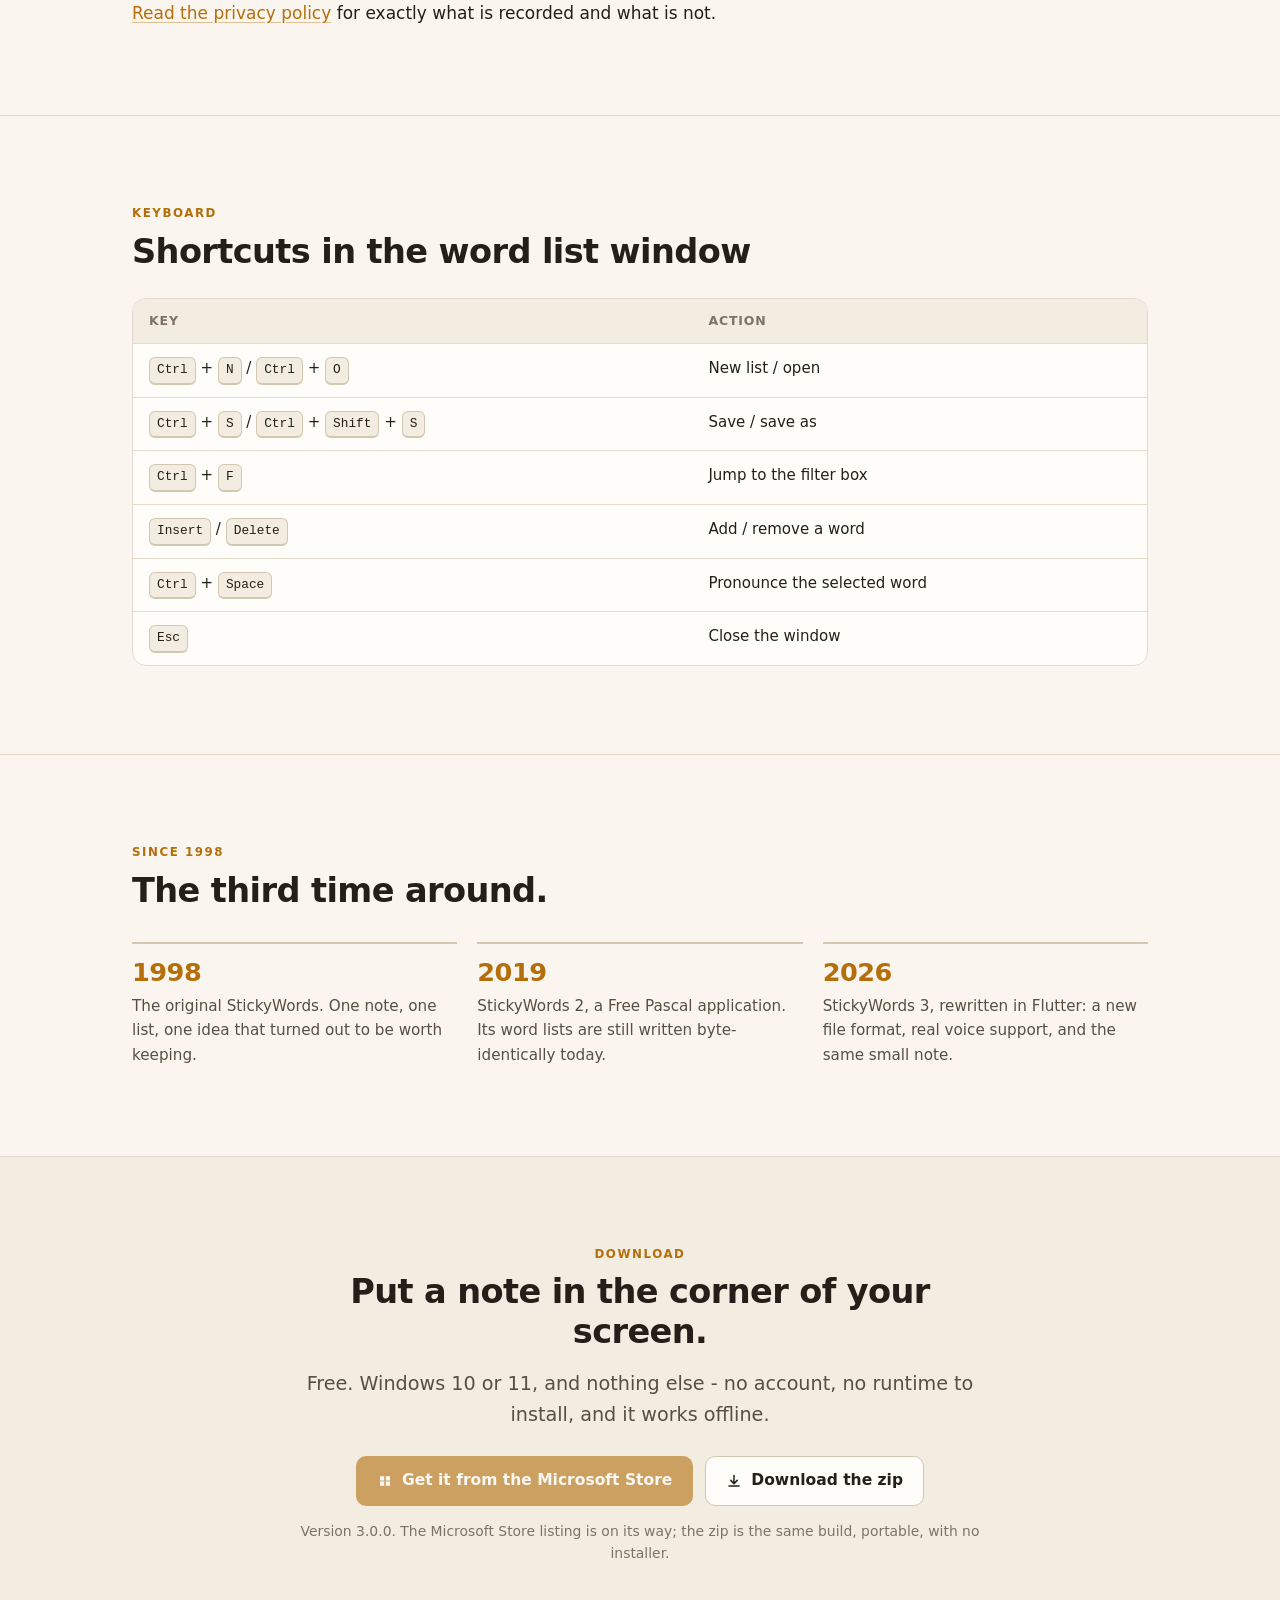
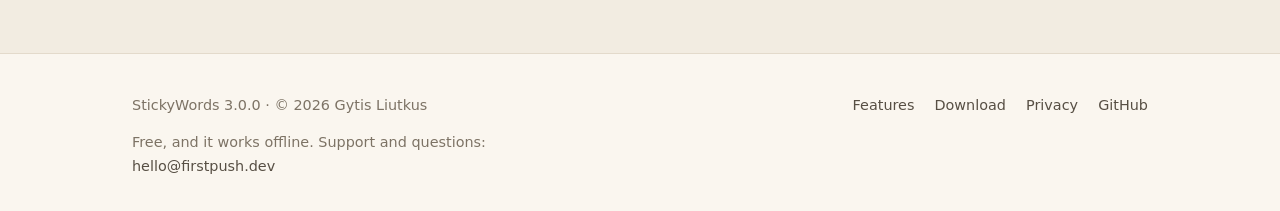
==== commit 87f6a6fb: "Update the site to the revised product description Correct the note size (247 -> 320 px), document t" ====
--- a/index.html
+++ b/index.html
@@ -3,8 +3,8 @@
 <head>
 <meta charset="utf-8">
 <meta name="viewport" content="width=device-width, initial-scale=1">
-<title>StickyWords — an always-on-top note for whatever you're learning</title>
-<meta name="description" content="A small always-on-top note that shows the next thing you are learning every few seconds while you work. Spanish for a holiday, terms for an exam, the vocabulary a new job assumes — your own lists, spoken aloud by the voices Windows already has. Free.">
+<title>StickyWords - an always-on-top note for whatever you're learning</title>
+<meta name="description" content="A small always-on-top note that shows the next thing you are learning every few seconds while you work. Spanish for a holiday, terms for an exam, the vocabulary a new job assumes - your own lists, spoken aloud by the voices Windows already has. Free.">
 <link rel="icon" href="assets/img/favicon.svg" type="image/svg+xml">
 <link rel="stylesheet" href="assets/css/site.css">
 <meta name="theme-color" content="#faf6ef" media="(prefers-color-scheme: light)">
@@ -40,7 +40,7 @@
 <header class="site-head">
   <div class="wrap">
     <a class="brand" href="./">
-      <!-- PLACEHOLDER MARK — replace assets/img/favicon.svg with the licensed note mark -->
+      <!-- PLACEHOLDER MARK - replace assets/img/favicon.svg with the licensed note mark -->
       <img class="mark" src="assets/img/favicon.svg" alt="" width="26" height="26">
       StickyWords
     </a>
@@ -63,7 +63,7 @@
         <h1>Whatever you're learning, on the screen you're already looking at.</h1>
         <p class="lede">A small always-on-top note that shows the next thing you are learning
           every few seconds while you work. Spanish for a holiday, terms for an exam, the
-          vocabulary a new job assumes — your own lists, spoken aloud by the voices Windows
+          vocabulary a new job assumes - your own lists, spoken aloud by the voices Windows
           already has.</p>
         <div class="btn-row">
           <!-- TODO: paste the Microsoft Store listing URL into href, then delete
@@ -77,7 +77,7 @@
             Download the zip
           </a>
         </div>
-        <p class="btn-note">Free — no ads, no trial, no subscription. Windows 10 or 11.
+        <p class="btn-note">Free - no ads, no trial, no subscription. Windows 10 or 11.
           Works offline, no account.<br>
           The Microsoft&nbsp;Store listing is on its way; the zip is the same build.</p>
       </div>
@@ -103,7 +103,7 @@
             </div>
           </div>
         </div>
-        <p class="desk-caption">247 × 103 px, translucent — hover it for the toolbar</p>
+        <p class="desk-caption">320 × 103 px, translucent - hover it for the toolbar</p>
       </div>
     </div>
   </section>
@@ -119,7 +119,7 @@
         while you work.</p>
       <p class="lede center" style="margin-top:1em">That premise drives every interface decision: the window has no title bar,
         its toolbar appears only on hover, and the rotation pauses by itself when the pointer
-        comes near — so an item never changes out from under you mid-read.</p>
+        comes near - so an item never changes out from under you mid-read.</p>
     </div>
   </section>
 
@@ -146,7 +146,7 @@
         <div class="who-card">
           <h3>Three weeks before the flight</h3>
           <p>A holiday, and a wish not to point at the menu. Fifty words, high motivation,
-            a hard deadline — and if you never open it again after the trip, the trip
+            a hard deadline - and if you never open it again after the trip, the trip
             worked.</p>
           <span class="horizon">Weeks</span>
         </div>
@@ -167,7 +167,7 @@
         <div class="who-card">
           <h3>The one who stays</h3>
           <p>Living abroad, a second language at home, a heritage language half-remembered.
-            No deadline, so no urgency — which is exactly why an ambient note is the only
+            No deadline, so no urgency - which is exactly why an ambient note is the only
             thing that survives here.</p>
           <span class="horizon">Years</span>
         </div>
@@ -180,8 +180,8 @@
     <div class="wrap">
       <p class="eyebrow">Something to read on day one</p>
       <h2>It does not arrive empty.</h2>
-      <p class="lede">Four lists are built in, so there is something rotating the moment you
-        open it — and between them they show what the note is actually for.</p>
+      <p class="lede">Six lists are built in, so there is something rotating the moment you
+        open it - and between them they show what the note is actually for.</p>
 
       <div class="starters">
         <div class="starter">
@@ -193,6 +193,11 @@
           <p>The same, for anyone who was made to learn them once and has since lost a few.</p>
         </div>
         <div class="starter">
+          <div class="name">History dates <span class="count">100</span></div>
+          <p>A date on one side, what happened on the other - the shape most revision takes
+            once it stops being a language.</p>
+        </div>
+        <div class="starter">
           <div class="name">Spanish for a trip <span class="count">~60</span></div>
           <p>The phrases you actually need in a week abroad, with a plain respelling to say
             them by.</p>
@@ -201,10 +206,15 @@
           <div class="name">Italian for a trip <span class="count">~60</span></div>
           <p>Same person, different flight.</p>
         </div>
+        <div class="starter">
+          <div class="name">Business terms <span class="count">~50</span></div>
+          <p>The vocabulary a meeting assumes you already have, whichever industry you have
+            just joined.</p>
+        </div>
       </div>
 
       <p style="margin-top:24px">Then replace them. The built-in lists are ordinary files
-        like any other — edit them, or start your own.</p>
+        like any other - edit them, or start your own.</p>
     </div>
   </section>
 
@@ -214,7 +224,7 @@
       <p class="eyebrow">What it does</p>
       <h2>Small enough to ignore, present enough to work.</h2>
       <p class="lede">Most vocabulary apps hand you a list somebody else chose. StickyWords
-        shows what you are actually learning — from a class, a novel, a job or an exam. And it
+        shows what you are actually learning - from a class, a novel, a job or an exam. And it
         is free: no ads, no trial, no in-app purchases and no subscription.</p>
 
       <div class="cards">
@@ -229,13 +239,18 @@
             <dd>Five opacity steps from 100 % down to 20 %, kept off the taskbar and out of
               Alt-Tab so it stays clear of real work.</dd>
 
+            <dt>Hover toolbar, eight actions</dt>
+            <dd>Pause, previous word, pronounce, deactivate this word, word list, lock
+              position, about, exit. The strip is permanently reserved above the words, so
+              hovering never resizes the note and the text never shifts.</dd>
+
             <dt>Timed rotation</dt>
             <dd>An item holds for 1, 2, 3, 5, 8 or 13 seconds, in list order or at random,
               drawing only from the ones still active.</dd>
 
             <dt>Two-stage reveal</dt>
             <dd>The prompt can appear alone first, the answer following halfway through its
-              turn — the closest the app comes to testing recall. <em>Meaning first</em>
+              turn - the closest the app comes to testing recall. <em>Meaning first</em>
               inverts it, so you recall the word rather than read it.</dd>
 
             <dt>Retiring what you know</dt>
@@ -260,7 +275,7 @@
           <dl>
             <dt>The voices already on your PC</dt>
             <dd>Speech is produced by Windows itself, through SAPI 5, reading <em>both</em>
-              voice registries — so the voices Windows Settings installs are found alongside
+              voice registries - so the voices Windows Settings installs are found alongside
               the classic ones.</dd>
 
             <dt>A missing voice is an offer, not a dead button</dt>
@@ -274,7 +289,7 @@
               screen to say.</dd>
 
             <dt>184 languages to label a list with</dt>
-            <dd>Not only the ones your machine can already speak — the point is often to
+            <dd>Not only the ones your machine can already speak - the point is often to
               install that voice next. The picker marks which is which.</dd>
           </dl>
         </div>
@@ -294,7 +309,7 @@
             <dt>CSV import in a single dialog, not a wizard</dt>
             <dd>The preview table's column headings <em>are</em> the mapping dropdowns, the
               separator is detected, and the status line runs the real parse as you change
-              things — it promises <code>Will import 74 of 76 rows</code> before you press the
+              things - it promises <code>Will import 74 of 76 rows</code> before you press the
               button. An import can replace the open list or append to it.</dd>
 
             <dt>Open, save, save as, new</dt>
@@ -318,8 +333,9 @@
               right-click menu mirrors the toolbar.</dd>
 
             <dt>Start with Windows</dt>
-            <dd>From the Options menu, written straight to the registry so it can never go
-              stale against a file.</dd>
+            <dd>From the Options menu, written straight to the registry - or, in the Store
+              build, to Windows' own startup task - so it can never go stale against a file.
+              Either way Settings › Apps › Startup has the last word.</dd>
 
             <dt>Reopens your last list</dt>
             <dd>On launch, or one passed on the command line.</dd>
@@ -328,8 +344,9 @@
             <dd>A second launch focuses the running note instead of opening a second one.</dd>
 
             <dt>Per-word display counts</dt>
-            <dd>They accumulate across sessions, keyed so that fixing a typo does not orphan a
-              word's history.</dd>
+            <dd>They accumulate across sessions in <code>statistics.json</code>, keyed so that
+              fixing a typo does not orphan a word's history. Nothing displays them yet - the
+              app has simply been keeping them since 2019.</dd>
           </dl>
         </div>
 
@@ -350,7 +367,7 @@
           <!-- Replace the div below with:
                <img src="assets/img/shot-wordlist.png" alt="The StickyWords word list window, a grid of words being edited in place" width="1280" height="800"> -->
           <div class="shot-ph"><strong>assets/img/shot-wordlist.png</strong>1280 × 800</div>
-          <figcaption>The word list — every cell edited in place, with a filter box for
+          <figcaption>The word list - every cell edited in place, with a filter box for
             finding one row in a long list.</figcaption>
         </figure>
 
@@ -358,7 +375,7 @@
           <!-- Replace the div below with:
                <img src="assets/img/shot-csv.png" alt="The CSV import dialog, its preview table headings doubling as mapping dropdowns" width="1280" height="800"> -->
           <div class="shot-ph"><strong>assets/img/shot-csv.png</strong>1280 × 800</div>
-          <figcaption>CSV import — the preview headings are the mapping dropdowns, and the
+          <figcaption>CSV import - the preview headings are the mapping dropdowns, and the
             status line counts the rows that will actually land.</figcaption>
         </figure>
 
@@ -366,7 +383,7 @@
           <!-- Replace the div below with:
                <img src="assets/img/shot-languages.png" alt="The language picker showing which of the 184 languages have a voice installed" width="1280" height="800"> -->
           <div class="shot-ph"><strong>assets/img/shot-languages.png</strong>1280 × 800</div>
-          <figcaption>184 languages to label a list with — the picker marks which ones your
+          <figcaption>184 languages to label a list with - the picker marks which ones your
             machine can already speak.</figcaption>
         </figure>
 
@@ -391,12 +408,12 @@
           object with that list's display preferences, and a <code>words</code> array. You can
           read it, diff it, keep it in a folder you back up, or email it to someone else.</p>
         <p>Empty values are left out rather than written as <code>""</code>, and the encoder is
-          byte-exact — fixed key order, two-space indent, <code>\n</code> endings.</p>
+          byte-exact - fixed key order, two-space indent, <code>\n</code> endings.</p>
         <p>Fields the app does not recognise are <strong>kept and written back</strong>, so a
           list touched by a newer version does not come out stripped. That is why the format is
           JSON: through StickyWords 2 it was XML, whose attributes can only hold flat text, and
-          anything worth adding next — tags, several meanings, example sentences, review
-          scheduling — is a list or an object.</p>
+          anything worth adding next - tags, several meanings, example sentences, review
+          scheduling - is a list or an object.</p>
         <p class="muted" style="font-size:.92rem">StickyWords 3 cannot read the old XML lists.</p>
       </div>
 
@@ -434,10 +451,29 @@
       <p class="lede">Copy them, back them up, email one to a classmate, or keep them in a
         folder that syncs. Nothing is locked to this machine or to this app.</p>
 
+      <p>Word lists live wherever you keep them. Everything else the app remembers is three
+        files under <code>%APPDATA%\StickyWords\</code>:</p>
+
+      <div class="scroll">
+        <table>
+          <thead><tr><th>File</th><th>Holds</th></tr></thead>
+          <tbody>
+            <tr><td><code>settings.json</code></td><td>Window position, opacity, colour scheme, and the list you had open last</td></tr>
+            <tr><td><code>statistics.json</code></td><td>How often each word has been shown, across every session</td></tr>
+            <tr><td><code>StickyWords.log</code></td><td>The diagnostic log, rotating at 1 MiB</td></tr>
+          </tbody>
+        </table>
+      </div>
+
+      <p style="margin-top:24px">The Microsoft Store build keeps the same three files in its
+        own packaged folder instead, because Windows gives a packaged app a private store
+        rather than the shared profile. Installing it over the download carries your settings
+        and statistics across on the first launch.</p>
+
       <p>StickyWords works offline. There is no account and no sign-up, your word lists are
         ordinary files on your own disk, and StickyWords does not collect analytics or usage
-        data. It remembers your own settings — where the note sits, its opacity and colour
-        scheme — on your machine, and that is the whole of it.</p>
+        data. It remembers your own settings - where the note sits, its opacity and colour
+        scheme - on your machine, and that is the whole of it.</p>
 
       <p><a href="privacy/">Read the privacy policy</a> for exactly what is recorded and what
         is not.</p>
@@ -496,7 +532,7 @@
     <div class="wrap">
       <p class="eyebrow">Download</p>
       <h2>Put a note in the corner of your screen.</h2>
-      <p class="lede center">Free. Windows 10 or 11, and nothing else — no account, no runtime
+      <p class="lede center">Free. Windows 10 or 11, and nothing else - no account, no runtime
         to install, and it works offline.</p>
       <div class="btn-row">
         <!-- TODO: paste the Microsoft Store listing URL into href, then delete
--- a/assets/css/site.css
+++ b/assets/css/site.css
@@ -1,4 +1,4 @@
-/* StickyWords 3 — one stylesheet, no dependencies, no webfonts. */
+/* StickyWords 3 - one stylesheet, no dependencies, no webfonts. */
 
 /* ---------- palette ---------- */
 :root {
@@ -178,7 +178,7 @@
   display: grid; grid-template-rows: 8.5cqw 1fr; overflow: hidden;
 }
 
-/* toolbar: reserved space always, ink only on hover — as in the app */
+/* toolbar: reserved space always, ink only on hover - as in the app */
 .note-bar {
   display: flex; align-items: center; justify-content: center; gap: 2.1cqw;
   padding-top: 1.6cqw; opacity: 0; transition: opacity .16s ease;
@@ -324,7 +324,7 @@
   *, *::before, *::after { animation-duration: .001ms !important; transition-duration: .001ms !important; }
 }
 
-/* pending CTA — remove .is-pending once the Store listing is live */
+/* pending CTA - remove .is-pending once the Store listing is live */
 .btn.is-pending { opacity: .6; pointer-events: none; }
 
 /* ---------- pairs (what a list is) ---------- */
